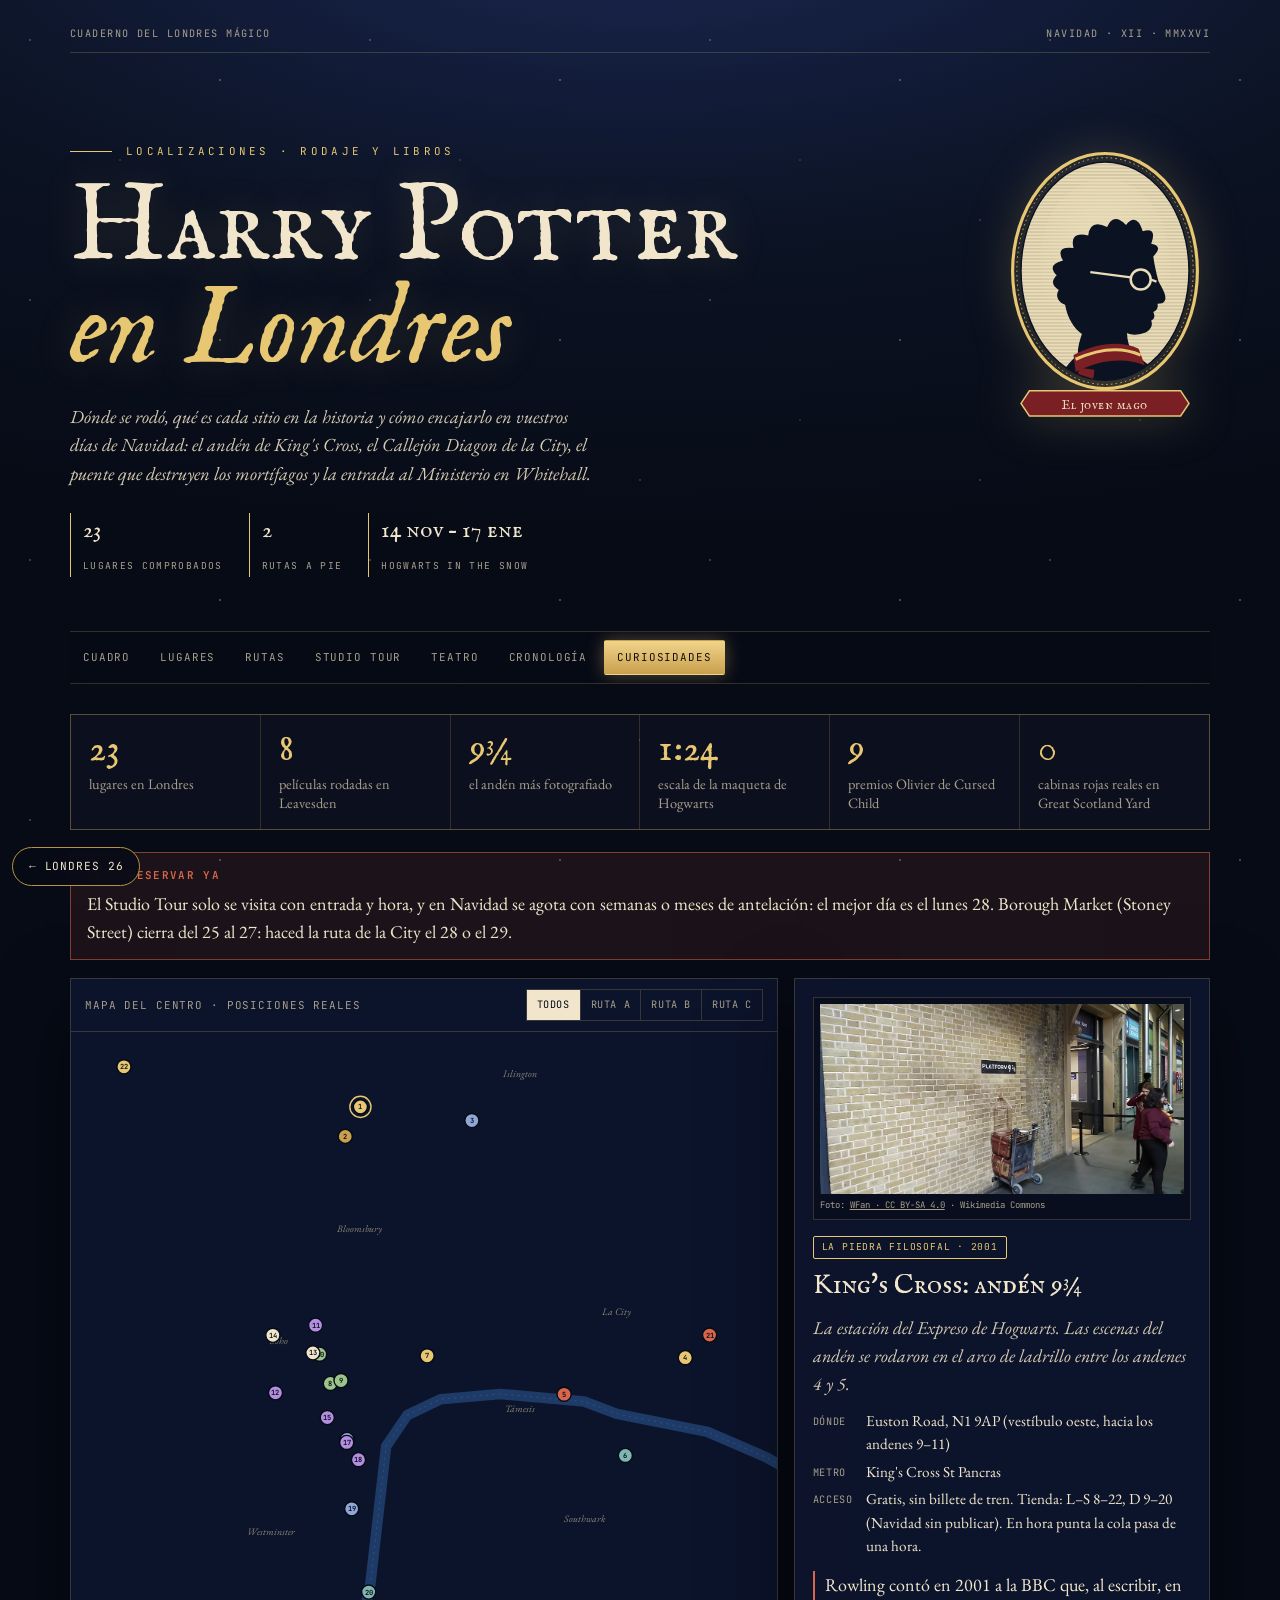
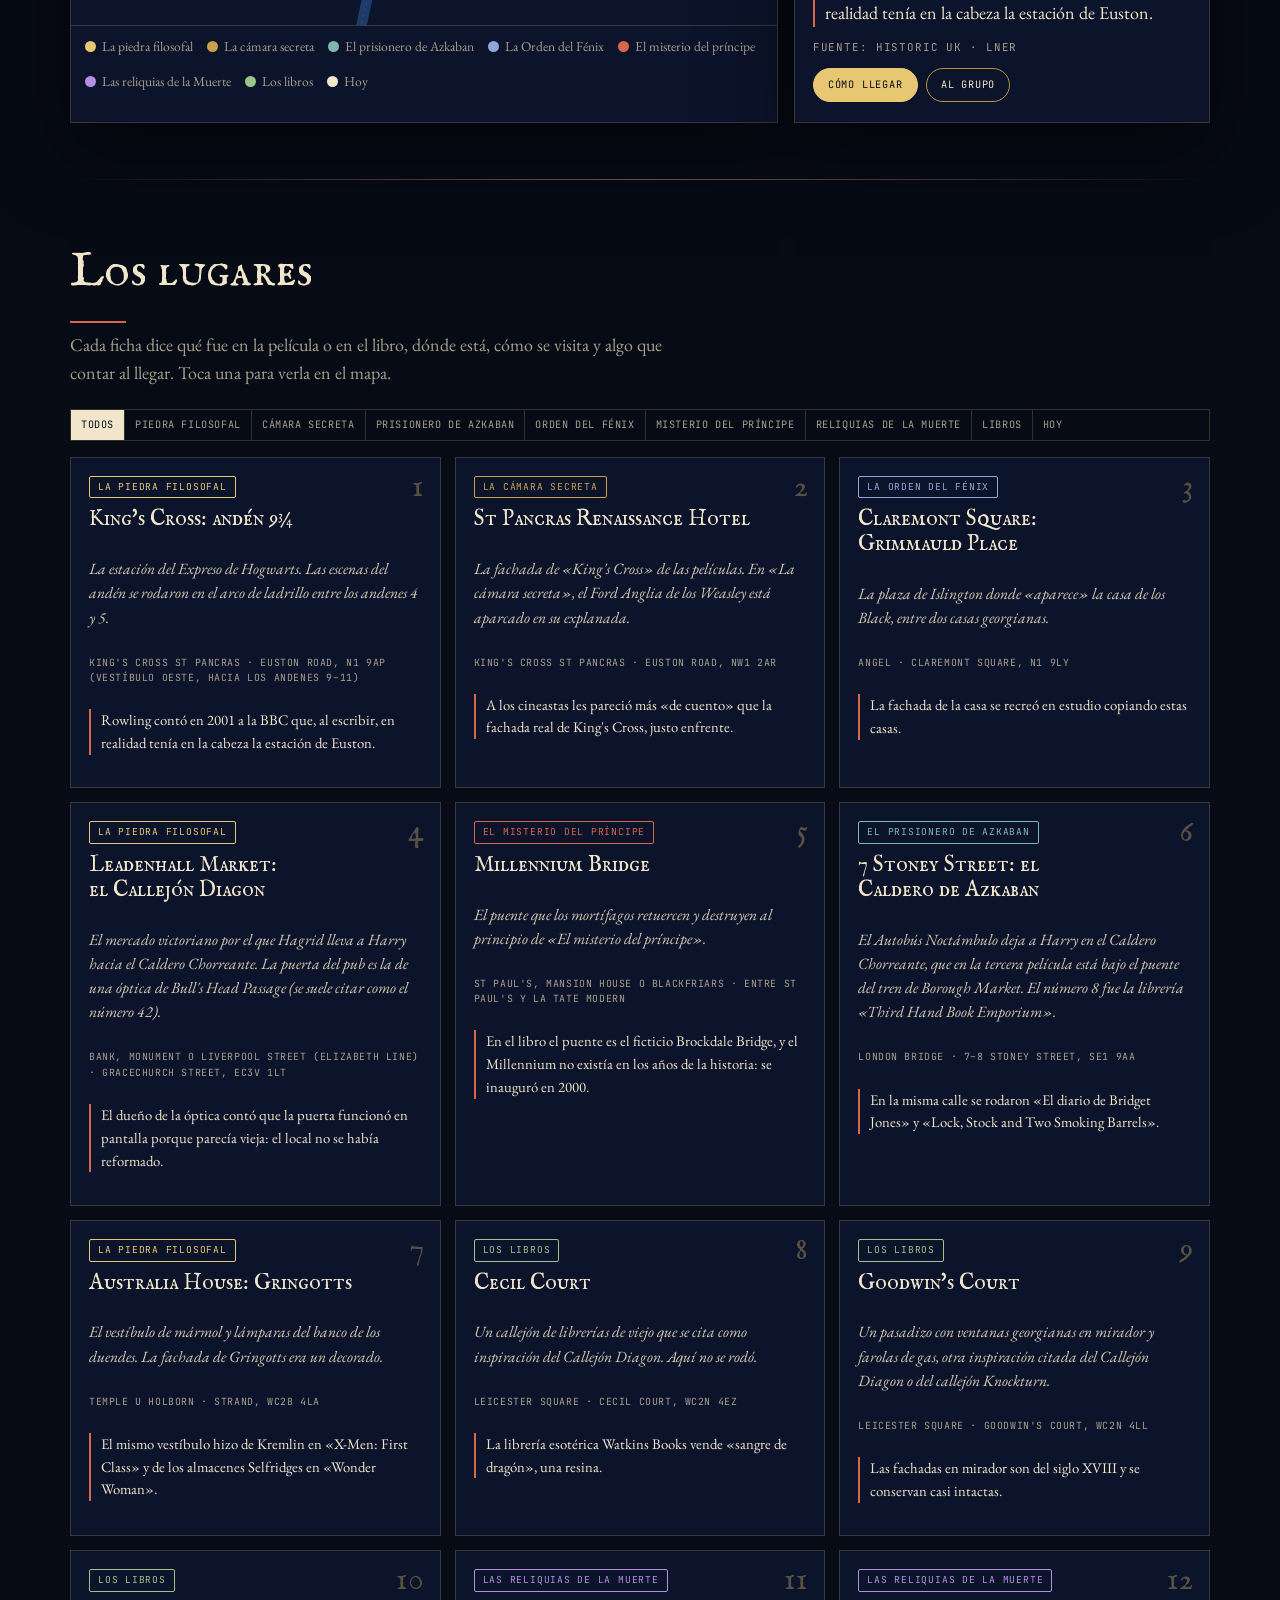
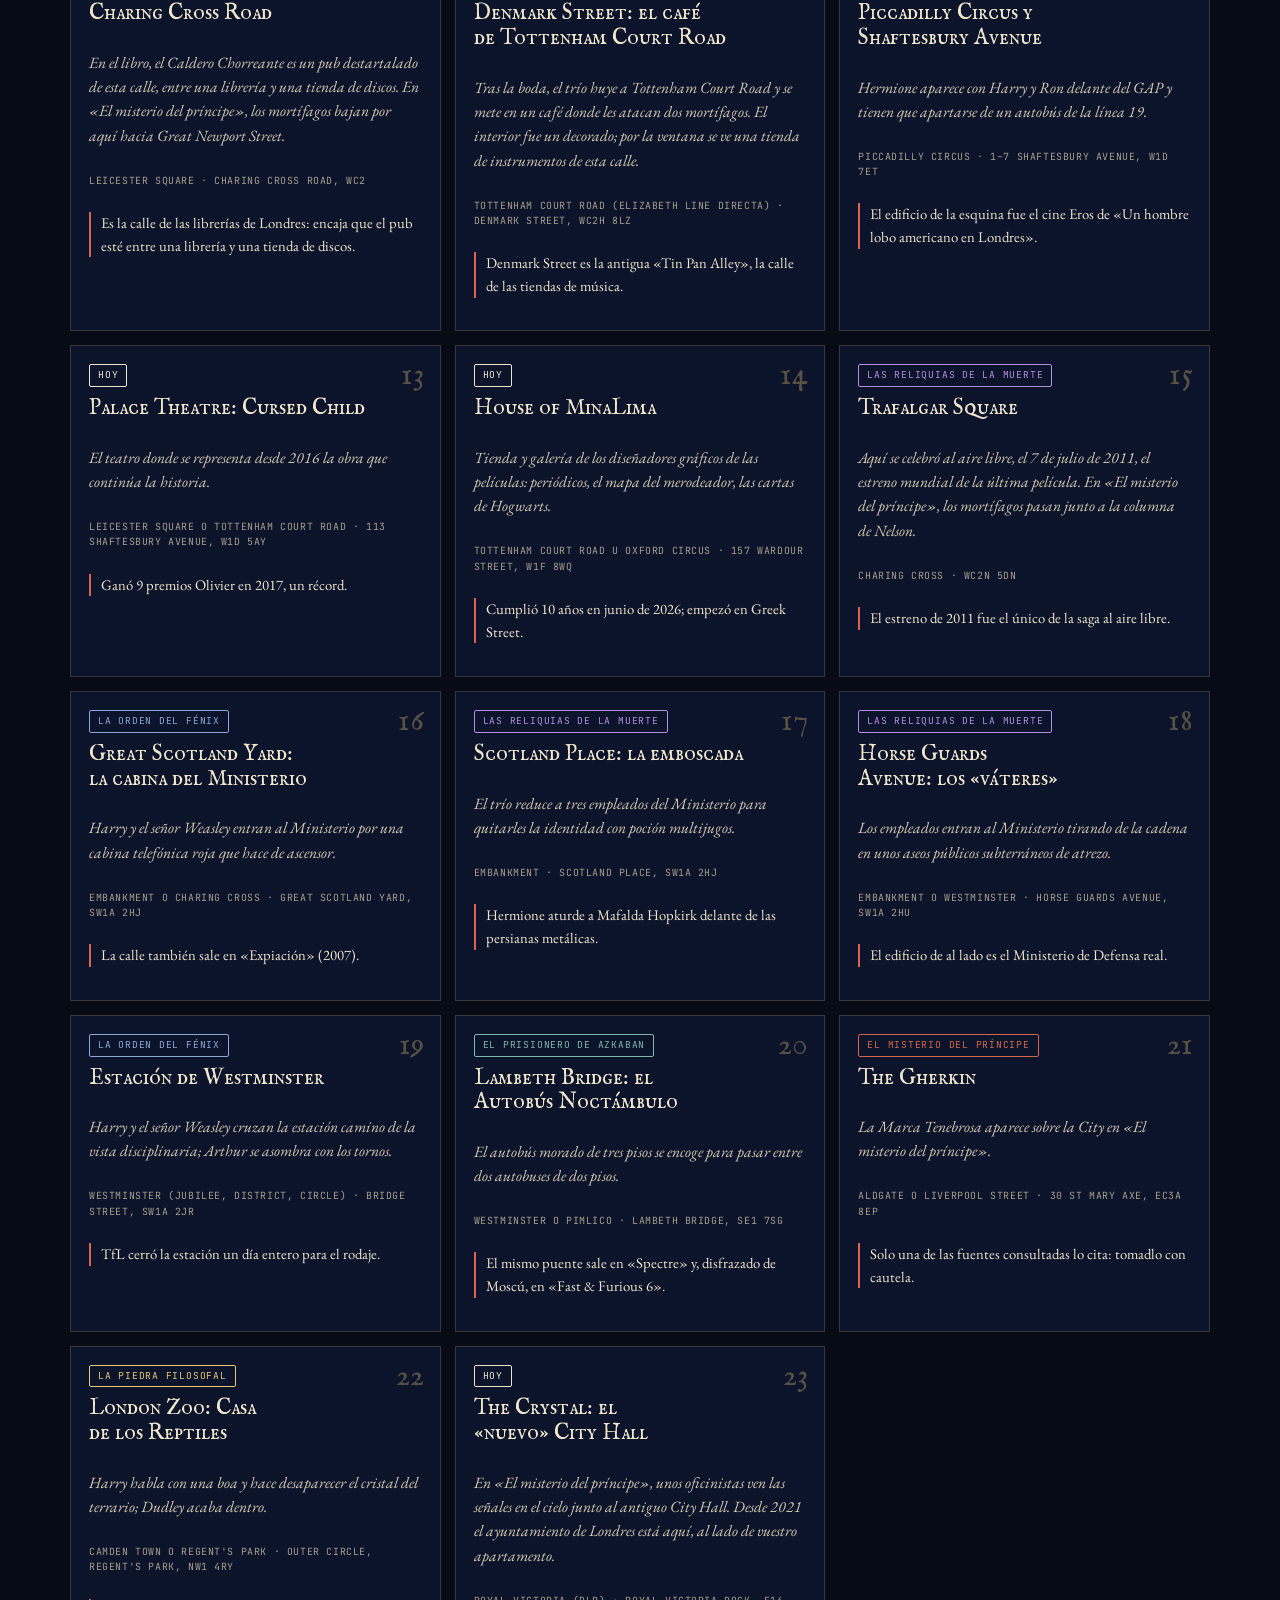
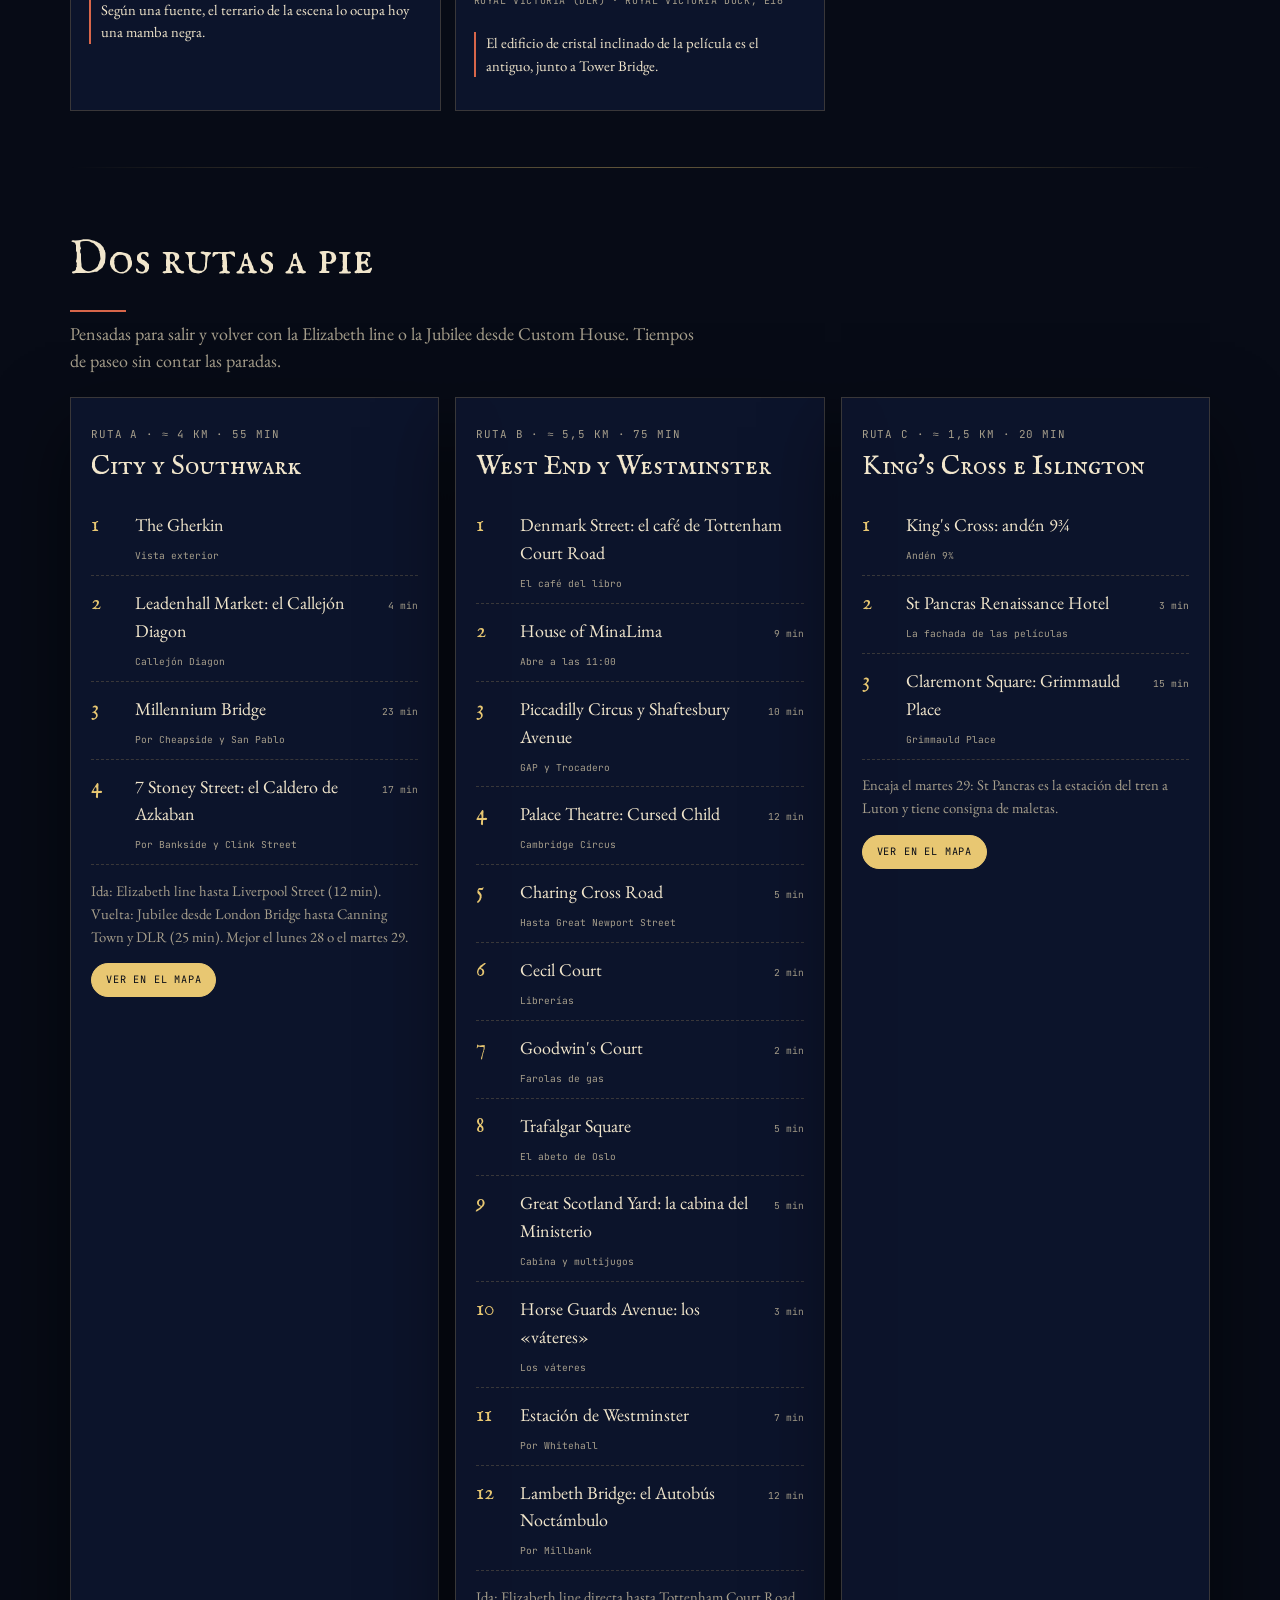
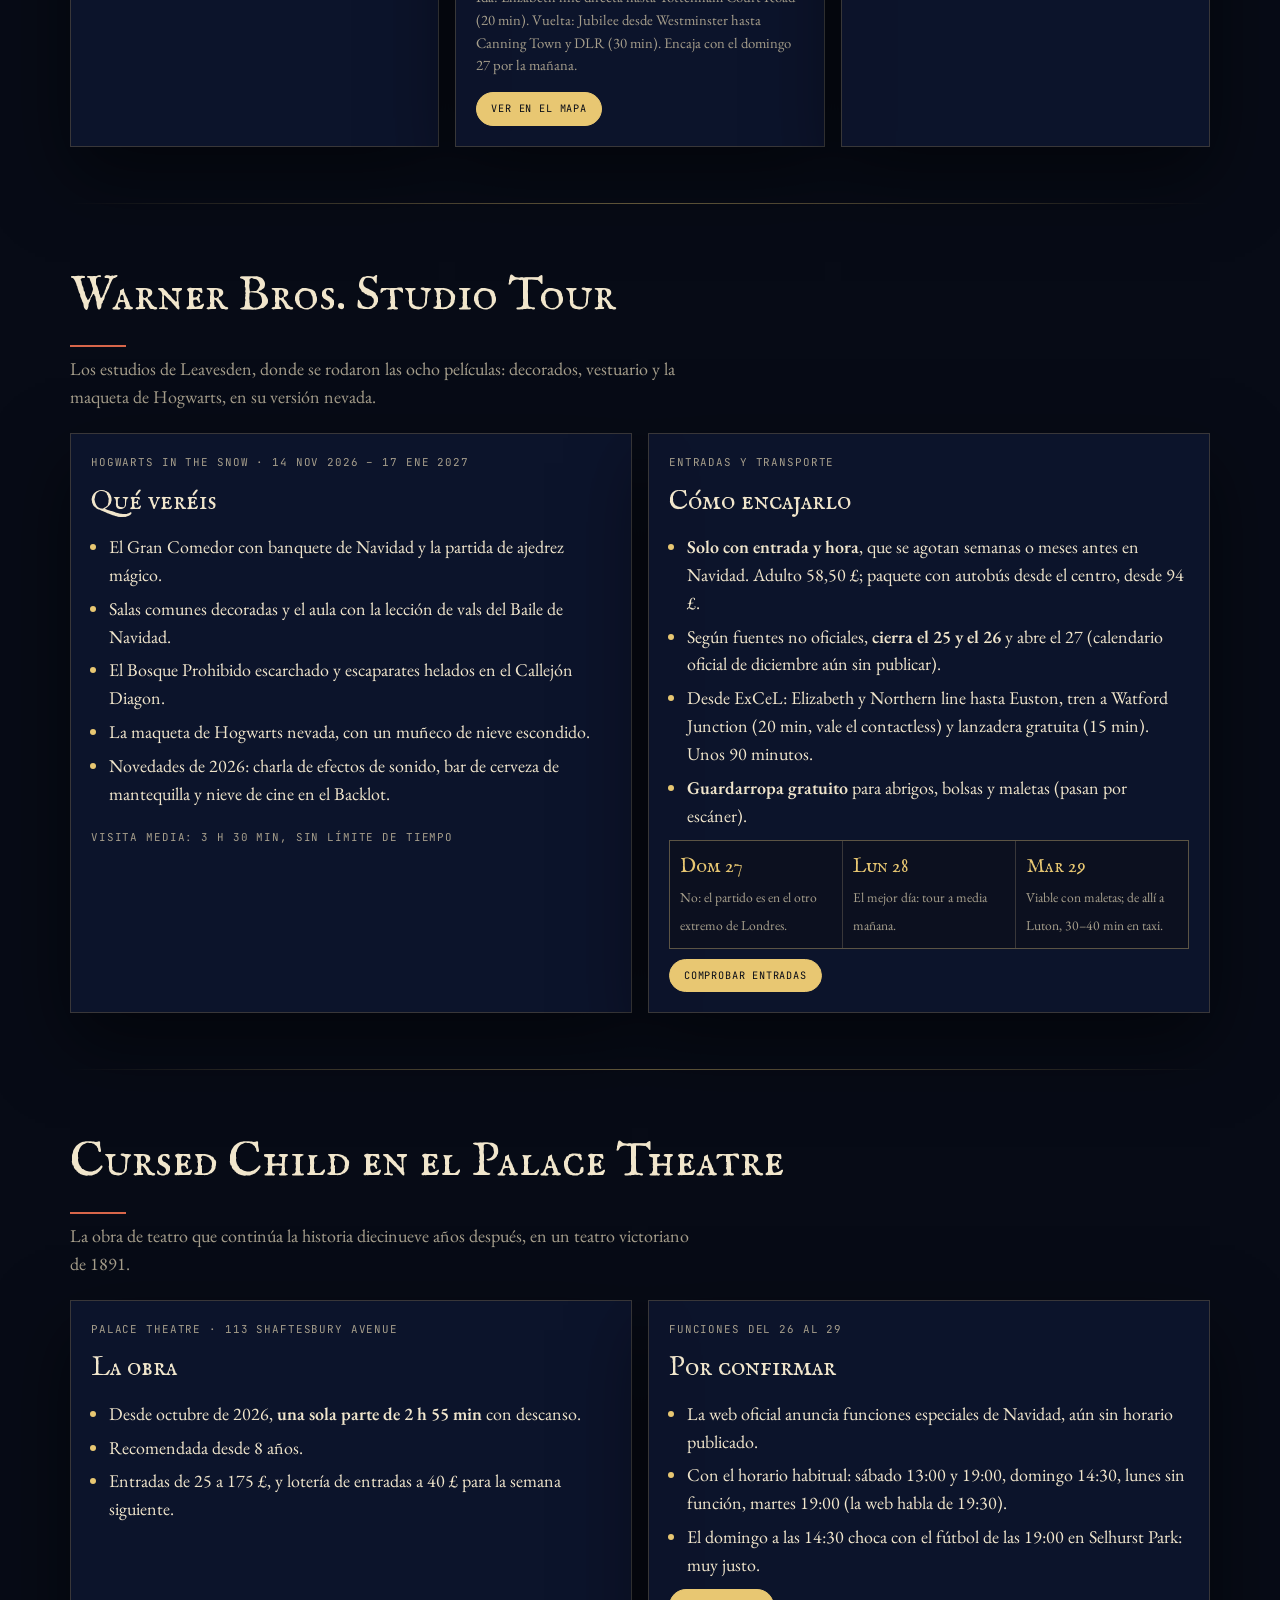
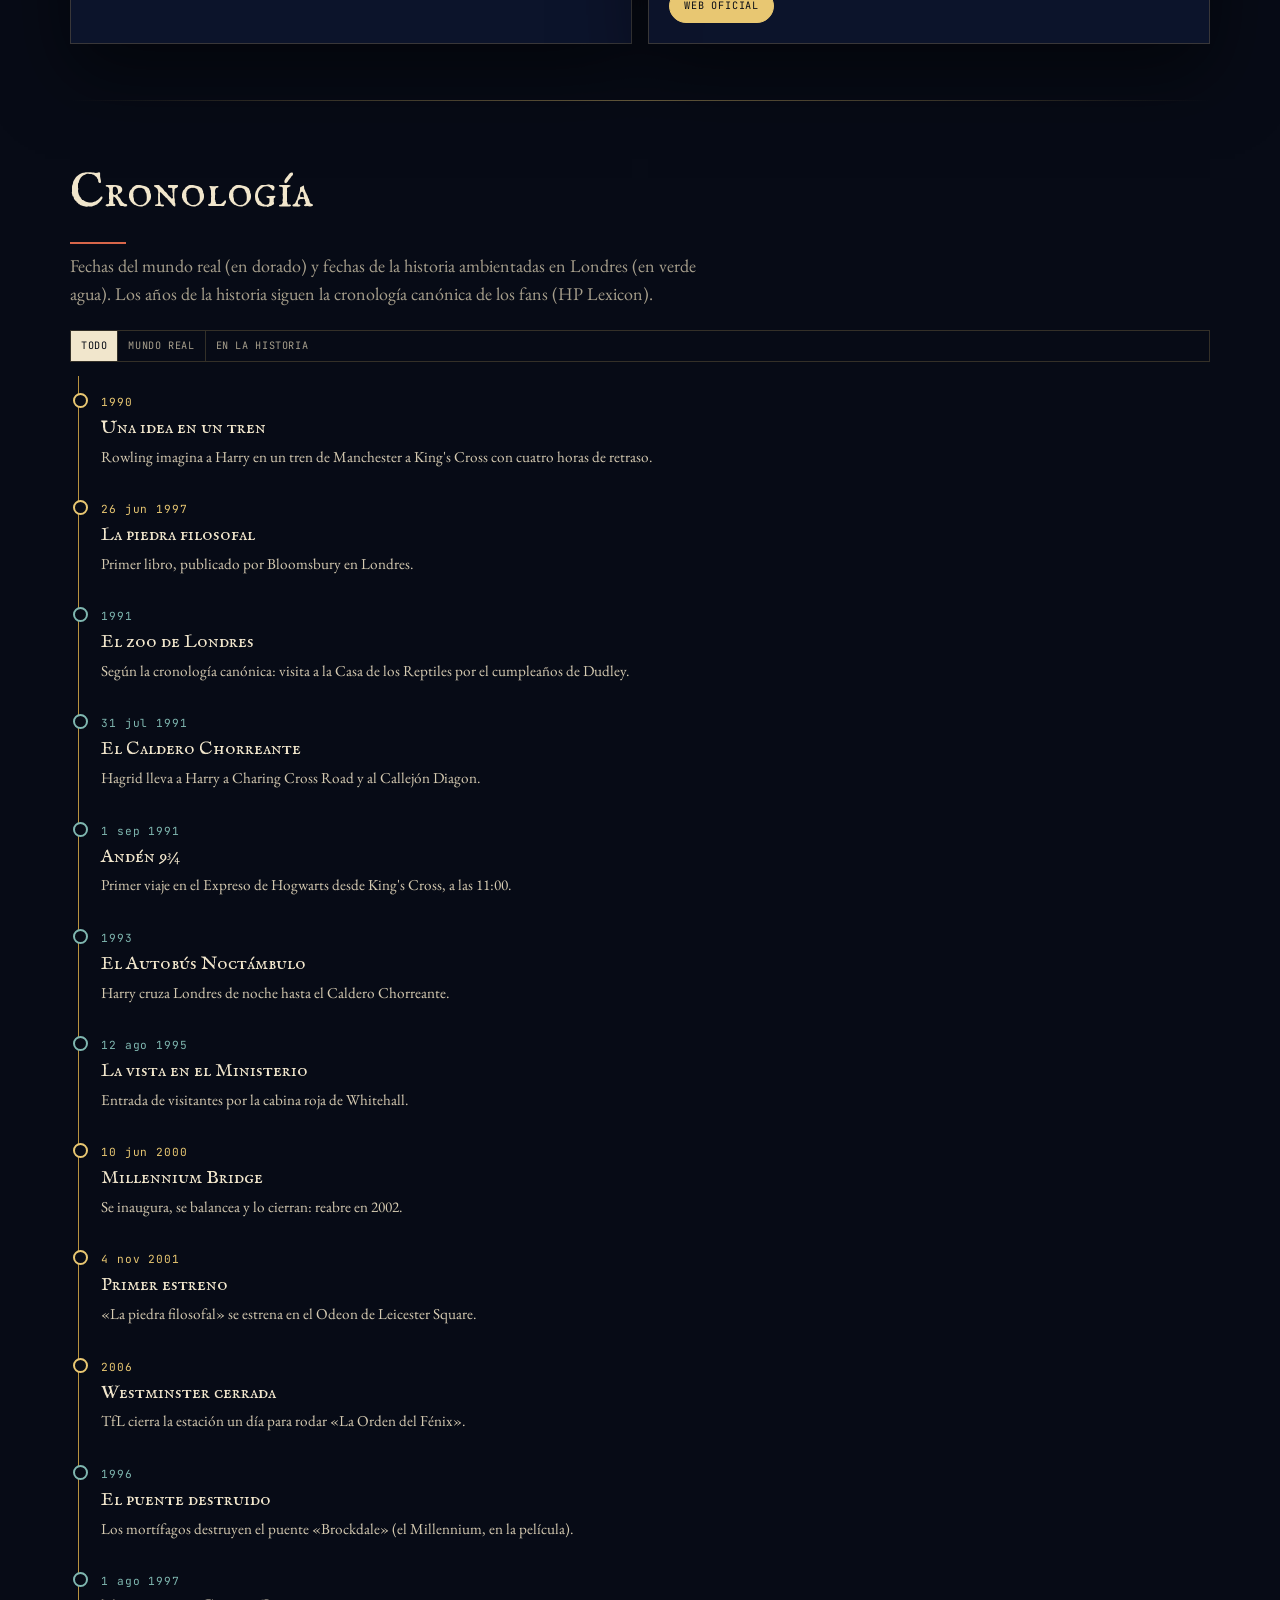
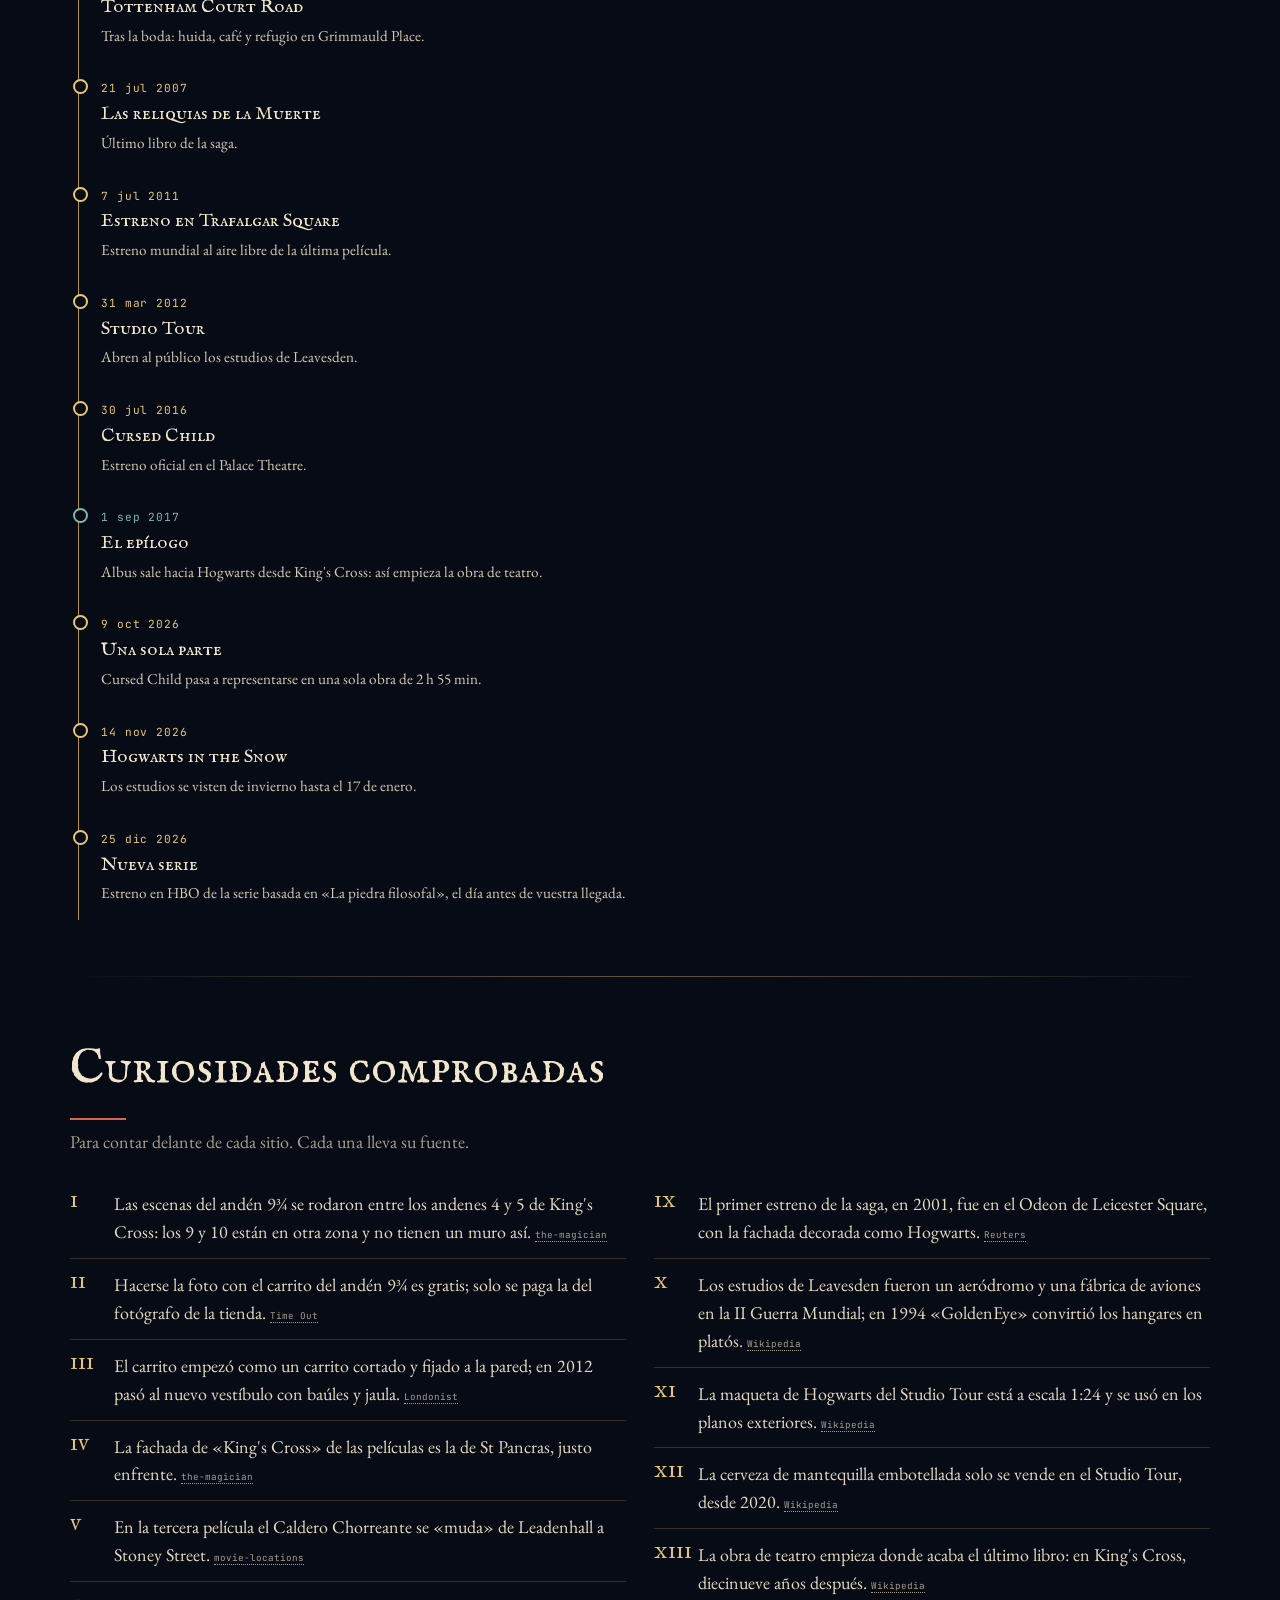
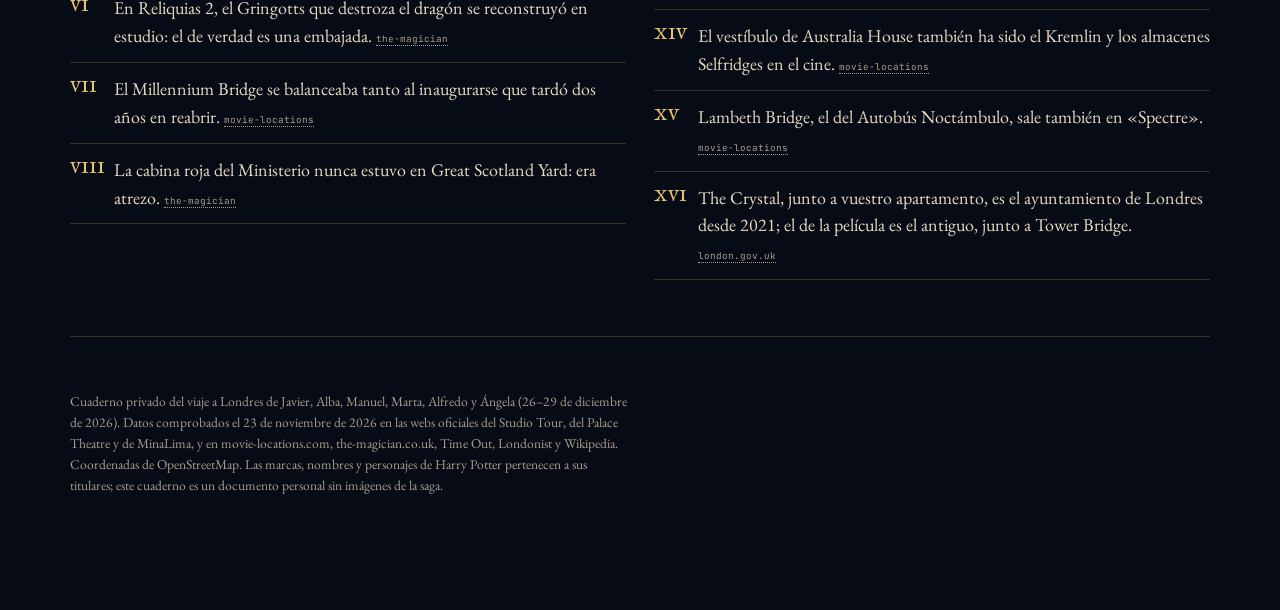
==== magia.html @ 666bfe64 "Add files via upload" ====
<!DOCTYPE html>
<html lang="es">
<head>
<meta charset="utf-8">
<meta name="viewport" content="width=device-width, initial-scale=1, viewport-fit=cover">
<title>El Londres mágico · Cuaderno de localizaciones</title>
<meta name="description" content="Harry Potter en Londres: localizaciones de rodaje y de los libros, rutas a pie, Studio Tour, cronología y curiosidades comprobadas">
<meta name="theme-color" content="#0B1222">
<link rel="icon" href="favicon.svg" type="image/svg+xml">
<link rel="stylesheet" href="fonts/fonts.css">
<style>
/* Cuaderno del Londres mágico: pergamino a la luz de las velas sobre azul de medianoche.
   Mismo concepto que el Expediente Whitechapel (cabecera de periódico, cuadro de mando, mapa + ficha,
   cinta temporal y secciones de consulta), con paleta y tipografía propias. Sin logos ni imágenes de la saga. */
:root{
  --night:#070B16; --night2:#0E1630; --panel:rgba(14,22,48,.82); --line:rgba(232,199,114,.2);
  --parch:#F1E6CC; --muted:#A79F8C; --gold:#E8C772; --gold2:#B8923F; --ember:#D8664A; --teal:#7FB7B0;
  --display:"IM Fell English SC","IM Fell English",Georgia,serif; --serif:"EB Garamond",Garamond,Georgia,serif; --mono:"JetBrains Mono",ui-monospace,Menlo,monospace;
  color-scheme:dark;
}
*{box-sizing:border-box} html,body{margin:0} html{-webkit-text-size-adjust:100%;scroll-padding-top:64px}
body{background:radial-gradient(ellipse 120% 70% at 50% -10%,#1A2752 0%,#0B1222 55%,#070B16 100%) fixed,#070B16;color:var(--parch);font-family:var(--serif);font-size:18px;line-height:1.55;-webkit-tap-highlight-color:rgba(232,199,114,.2)}
a{color:var(--gold)} :focus-visible{outline:2px solid var(--gold);outline-offset:2px}
h1,h2,h3{font-family:var(--display);font-weight:400;margin:0;text-wrap:balance}
button{font:inherit;color:inherit;touch-action:manipulation}
.wrap{max-width:1180px;margin:0 auto;padding:0 max(20px,env(safe-area-inset-right)) 0 max(20px,env(safe-area-inset-left))}
#stars{position:fixed;inset:0;z-index:-1;pointer-events:none;opacity:.5;background-image:radial-gradient(1.2px 1.2px at 30px 40px,#fff,transparent),radial-gradient(1px 1px at 120px 160px,#E8C772,transparent),radial-gradient(1.4px 1.4px at 220px 80px,#fff,transparent),radial-gradient(1px 1px at 300px 220px,#fff,transparent);background-size:340px 260px}
.back{position:fixed;left:max(12px,env(safe-area-inset-left));bottom:max(14px,env(safe-area-inset-bottom));z-index:40;display:inline-flex;align-items:center;gap:8px;padding:10px 16px;border-radius:999px;background:rgba(7,11,22,.88);border:1px solid var(--gold2);color:var(--parch);text-decoration:none;font-family:var(--mono);font-size:.7rem;letter-spacing:.08em;text-transform:uppercase;-webkit-backdrop-filter:blur(10px);backdrop-filter:blur(10px)}
/* Cabecera */
header.mast{padding:26px 0 0}
.mast-top{display:flex;justify-content:space-between;gap:12px;flex-wrap:wrap;border-bottom:1px solid var(--line);padding-bottom:10px;font-family:var(--mono);font-size:.64rem;letter-spacing:.14em;text-transform:uppercase;color:var(--muted)}
.hero{padding:clamp(46px,10vh,110px) 0 clamp(30px,6vh,70px);position:relative}
.eyebrow{font-family:var(--mono);font-size:.68rem;letter-spacing:.3em;text-transform:uppercase;color:var(--gold);display:flex;align-items:center;gap:14px}
.eyebrow::before{content:"";width:42px;height:1px;background:var(--gold)}
.hero h1{font-size:clamp(3rem,10vw,7rem);line-height:.92;margin:18px 0;color:var(--parch);text-shadow:0 0 40px rgba(232,199,114,.18)}
.hero h1 span{display:block;color:var(--gold);font-family:"IM Fell English",Georgia,serif;font-style:italic}
.hero .sub{font-style:italic;color:#D6CBB2;max-width:58ch;font-size:1.15rem;margin:0}
.hero-meta{display:flex;gap:26px;flex-wrap:wrap;margin-top:26px}
.hero-meta div{border-left:1px solid var(--gold);padding-left:12px}
.hero-meta b{display:block;font-family:var(--display);font-weight:400;font-size:1.45rem}
.hero-meta span{font-family:var(--mono);font-size:.6rem;letter-spacing:.14em;text-transform:uppercase;color:var(--muted)}
.hero-cameo{float:right;width:min(40vw,210px);margin:0 0 10px 16px;filter:drop-shadow(0 0 24px rgba(232,199,114,.25))}.hero-cameo svg{display:block;width:100%;height:auto}
nav.tabs{display:flex;gap:4px;overflow-x:auto;scrollbar-width:none;position:sticky;top:0;z-index:20;background:rgba(7,11,22,.8);-webkit-backdrop-filter:blur(14px);backdrop-filter:blur(14px);border-top:1px solid var(--line);border-bottom:1px solid var(--line);padding:8px 0;padding-top:max(8px,env(safe-area-inset-top))}
nav.tabs::-webkit-scrollbar{display:none}
nav.tabs a{flex:none;font-family:var(--mono);font-size:.68rem;letter-spacing:.08em;text-transform:uppercase;color:var(--muted);text-decoration:none;padding:8px 12px;border:1px solid transparent;border-radius:2px}
nav.tabs a.on{color:#14100A;background:linear-gradient(180deg,#F0D48A,#C9A04E);box-shadow:0 0 18px rgba(232,199,114,.35)}
section{padding:56px 0;position:relative}
section+section::before{content:"";position:absolute;top:0;left:0;right:0;height:1px;background:linear-gradient(90deg,transparent,var(--line) 20%,rgba(232,199,114,.4) 50%,var(--line) 80%,transparent)}
.sec-head{margin-bottom:22px}
.sec-head h2{font-size:clamp(2rem,4.4vw,3rem)}
.sec-head h2::after{content:"";display:block;width:56px;height:2px;background:var(--ember);margin-top:12px}
.sec-head p{margin:8px 0 0;color:var(--muted);max-width:70ch}
/* KPIs */
.kpis{display:grid;grid-template-columns:repeat(6,1fr);gap:1px;background:var(--line);border:1px solid var(--line);margin:8px 0 22px}
.kpi{background:rgba(9,14,30,.92);padding:16px 18px}
.kpi b{display:block;font-family:var(--display);font-size:2.4rem;line-height:1;color:var(--gold);font-weight:400}
.kpi span{font-size:.9rem;color:var(--muted);line-height:1.3;display:block;margin-top:6px}
@media(max-width:900px){.kpis{grid-template-columns:repeat(3,1fr)}} @media(max-width:480px){.kpis{grid-template-columns:repeat(2,1fr)}}
.alert{border:1px solid rgba(216,102,74,.55);background:rgba(216,102,74,.1);padding:14px 16px;margin:0 0 18px;display:flex;flex-direction:column;gap:6px}
.alert b{font-family:var(--mono);font-size:.68rem;letter-spacing:.12em;text-transform:uppercase;color:var(--ember)}
/* Panel, mapa y ficha */
.panel{background:var(--panel);border:1px solid var(--line);box-shadow:0 30px 70px rgba(0,0,0,.5)}
.panel-h{display:flex;justify-content:space-between;align-items:center;gap:10px;flex-wrap:wrap;padding:10px 14px;border-bottom:1px solid var(--line)}
.mono{font-family:var(--mono);font-size:.68rem;letter-spacing:.08em;text-transform:uppercase;color:var(--muted)}
.cockpit{display:grid;grid-template-columns:minmax(0,1.7fr) minmax(0,1fr);gap:16px}
@media(max-width:960px){.cockpit{grid-template-columns:1fr}}
.seg{display:flex;flex-wrap:wrap;gap:0;border:1px solid var(--line)}
.seg button{font-family:var(--mono);font-size:.64rem;letter-spacing:.06em;text-transform:uppercase;background:transparent;color:var(--muted);border:0;padding:7px 10px;cursor:pointer}
.seg button+button{border-left:1px solid var(--line)}
.seg button.on{background:var(--parch);color:var(--night)}
#map{display:block;width:100%;height:auto;touch-action:manipulation}
#map .river{fill:none;stroke:#1E3A66;stroke-width:15;stroke-linecap:round;stroke-linejoin:round}
#map .river2{fill:none;stroke:#3C6AA8;stroke-width:1;stroke-dasharray:3 6;opacity:.7}
#map .lbl{font-family:var(--serif);font-style:italic;fill:#8C8676;font-size:14px}
#map .pin{cursor:pointer}
#map .pin circle.dot{stroke:#070B16;stroke-width:2}
#map .pin text{font-family:var(--mono);font-size:10px;fill:#070B16;font-weight:600;pointer-events:none}
#map .pin circle.halo{opacity:0;fill:none;stroke:var(--gold);stroke-width:2}
#map .pin.sel circle.halo{opacity:1}
#map .route{fill:none;stroke:var(--gold);stroke-width:2;stroke-dasharray:6 5;opacity:.75}
.legend{display:flex;gap:14px;flex-wrap:wrap;padding:10px 14px;border-top:1px solid var(--line);font-size:.85rem;color:var(--muted)}
.legend i{display:inline-block;width:11px;height:11px;border-radius:50%;margin-right:6px;vertical-align:-1px}
.dossier{padding:18px 18px 20px;display:flex;flex-direction:column;gap:12px}
.dossier h3{font-size:1.75rem;line-height:1.1}
.dossier dl{display:grid;grid-template-columns:auto 1fr;gap:4px 14px;margin:0;font-size:.95rem}
.dossier dt{font-family:var(--mono);font-size:.64rem;letter-spacing:.06em;text-transform:uppercase;color:var(--muted);padding-top:4px}
.dossier dd{margin:0}
.dossier p{margin:0}
.tag{font-family:var(--mono);font-size:.6rem;letter-spacing:.08em;text-transform:uppercase;padding:3px 8px;border:1px solid currentColor;border-radius:2px;display:inline-block;align-self:flex-start}
.btns{display:flex;gap:8px;flex-wrap:wrap}
.btn{display:inline-flex;align-items:center;gap:6px;padding:8px 14px;border:1px solid var(--gold2);border-radius:999px;color:var(--parch);text-decoration:none;font-family:var(--mono);font-size:.64rem;letter-spacing:.08em;text-transform:uppercase;background:transparent;cursor:pointer}
.btn.pri{background:var(--gold);color:var(--night);border-color:var(--gold)}
.warnline{color:#E9A48F;font-size:.92rem}
/* Fichas */
.cards{display:grid;grid-template-columns:repeat(auto-fill,minmax(280px,1fr));gap:14px}
.card{background:var(--panel);border:1px solid var(--line);padding:18px;display:flex;flex-direction:column;gap:9px;cursor:pointer;position:relative}
.card:hover{border-color:rgba(232,199,114,.5)}
.card .n{position:absolute;top:14px;right:16px;font-family:var(--display);font-size:2rem;color:rgba(232,199,114,.35);line-height:1}
.card h3{font-size:1.35rem;line-height:1.15;padding-right:40px}
.card .what{font-style:italic;color:#D6CBB2;font-size:.98rem}
.card .meta{font-family:var(--mono);font-size:.62rem;letter-spacing:.06em;text-transform:uppercase;color:var(--muted)}
.card .cur{font-size:.92rem;color:var(--parch);border-left:2px solid var(--ember);padding-left:10px}
.filters{margin-bottom:16px}
/* Rutas */
.routes{display:grid;grid-template-columns:repeat(auto-fit,minmax(300px,1fr));gap:16px}
.route-c{padding:20px}
.route-c h3{font-size:1.7rem}
.route-c ol{margin:12px 0;padding-left:0;list-style:none;counter-reset:r;display:flex;flex-direction:column;gap:2px}
.route-c li{counter-increment:r;display:grid;grid-template-columns:34px 1fr auto;gap:10px;align-items:baseline;padding:8px 0;border-bottom:1px dashed var(--line)}
.route-c li::before{content:counter(r);font-family:var(--display);font-size:1.4rem;color:var(--gold)}
.route-c li small{font-family:var(--mono);font-size:.6rem;color:var(--muted);white-space:nowrap}
.route-c .how{font-size:.92rem;color:var(--muted)}
/* Studio y teatro */
.two{display:grid;grid-template-columns:repeat(auto-fit,minmax(300px,1fr));gap:16px}
.info{padding:20px;display:flex;flex-direction:column;gap:10px}
.info h3{font-size:1.7rem}
.info ul{margin:0;padding-left:18px;display:flex;flex-direction:column;gap:6px}
.info li::marker{color:var(--gold)}
.days{display:grid;grid-template-columns:repeat(3,1fr);gap:1px;background:var(--line);border:1px solid var(--line)}
.days div{background:rgba(9,14,30,.92);padding:10px}
.days b{display:block;font-family:var(--display);font-size:1.25rem;color:var(--gold);font-weight:400}
.days span{font-size:.85rem;color:var(--muted)}
/* Cronología */
.tlf{margin-bottom:14px}
.tl{list-style:none;margin:0;padding:0;border-left:1px solid var(--gold2);margin-left:8px}
.tl li{position:relative;padding:10px 0 14px 22px}
.tl li::before{content:"";position:absolute;left:-6px;top:17px;width:11px;height:11px;border-radius:50%;background:var(--night);border:2px solid var(--gold)}
.tl li.story::before{border-color:var(--teal)}
.tl .y{font-family:var(--mono);font-size:.7rem;letter-spacing:.08em;color:var(--gold)}
.tl li.story .y{color:var(--teal)}
.tl b{display:block;font-family:var(--display);font-weight:400;font-size:1.2rem}
.tl p{margin:2px 0 0;color:#D6CBB2;font-size:.95rem}
/* Curiosidades */
.curios{columns:2 320px;column-gap:28px;margin:0;padding:0;list-style:none;counter-reset:c}
.curios li{counter-increment:c;break-inside:avoid;padding:12px 0 12px 44px;border-bottom:1px solid var(--line);position:relative;color:#E5DAC0}
.curios li::before{content:counter(c,upper-roman);position:absolute;left:0;top:12px;font-family:var(--display);color:var(--gold);font-size:1.05rem}
.curios a{font-family:var(--mono);font-size:.58rem;color:var(--muted);text-decoration:none;border-bottom:1px dotted var(--muted)}
.foot{padding:40px 0 100px;color:var(--muted);font-size:.85rem;border-top:1px solid var(--line)}
.foot p{max-width:80ch}
@media (prefers-reduced-motion: reduce){*{scroll-behavior:auto!important;transition:none!important}}
.dphoto{margin:0 0 4px;border:1px solid var(--line);padding:6px;background:rgba(9,14,30,.9)}.dphoto img{display:block;width:100%;height:190px;object-fit:cover}.dphoto figcaption{font-family:var(--mono);font-size:.56rem;color:var(--muted);margin-top:5px}.dphoto a{color:inherit}
</style>
</head>
<body>
<div id="stars" aria-hidden="true"></div>
<a class="back" href="index.html#expedientes" aria-label="Volver a la app del viaje">← Londres 26</a>
<div class="wrap">
<header class="mast">
  <div class="mast-top"><span>Cuaderno del Londres mágico</span><span>Navidad · XII · MMXXVI</span></div>
  <div class="hero">
    <div class="hero-cameo" id="heroCameo"></div><div class="eyebrow">Localizaciones · rodaje y libros</div>
    <h1>Harry Potter<span>en Londres</span></h1>
    <p class="sub">Dónde se rodó, qué es cada sitio en la historia y cómo encajarlo en vuestros días de Navidad: el andén de King's Cross, el Callejón Diagon de la City, el puente que destruyen los mortífagos y la entrada al Ministerio en Whitehall.</p>
    <div class="hero-meta"><div><b>23</b><span>lugares comprobados</span></div><div><b>2</b><span>rutas a pie</span></div><div><b>14 nov – 17 ene</b><span>Hogwarts in the Snow</span></div></div>
    
  </div>
</header>
<nav class="tabs" aria-label="Secciones">
  <a href="#cuadro" class="on">Cuadro</a><a href="#lugares">Lugares</a><a href="#rutas">Rutas</a><a href="#studio">Studio Tour</a><a href="#teatro">Teatro</a><a href="#crono">Cronología</a><a href="#curios">Curiosidades</a>
</nav>

<section id="cuadro" style="padding-top:22px">
  <div class="kpis" id="kpis"></div>
  <div class="alert"><b>Para reservar ya</b><span>El Studio Tour solo se visita con entrada y hora, y en Navidad se agota con semanas o meses de antelación: el mejor día es el lunes 28. Borough Market (Stoney Street) cierra del 25 al 27: haced la ruta de la City el 28 o el 29.</span></div>
  <div class="cockpit">
    <div class="panel">
      <div class="panel-h"><span class="mono">Mapa del centro · posiciones reales</span><div class="seg" id="mapFilter"></div></div>
      <svg id="map" viewBox="0 0 1000 640" role="img" aria-label="Mapa del centro de Londres con las localizaciones"></svg>
      <div class="legend" id="legend"></div>
    </div>
    <div class="panel"><div class="dossier" id="dossier"></div></div>
  </div>
</section>

<section id="lugares">
  <div class="sec-head"><h2>Los lugares</h2><p>Cada ficha dice qué fue en la película o en el libro, dónde está, cómo se visita y algo que contar al llegar. Toca una para verla en el mapa.</p></div>
  <div class="seg filters" id="cardFilter"></div>
  <div class="cards" id="cards"></div>
</section>

<section id="rutas">
  <div class="sec-head"><h2>Dos rutas a pie</h2><p>Pensadas para salir y volver con la Elizabeth line o la Jubilee desde Custom House. Tiempos de paseo sin contar las paradas.</p></div>
  <div class="routes" id="routes"></div>
</section>

<section id="studio">
  <div class="sec-head"><h2>Warner Bros. Studio Tour</h2><p>Los estudios de Leavesden, donde se rodaron las ocho películas: decorados, vestuario y la maqueta de Hogwarts, en su versión nevada.</p></div>
  <div class="two" id="studioBox"></div>
</section>

<section id="teatro">
  <div class="sec-head"><h2>Cursed Child en el Palace Theatre</h2><p>La obra de teatro que continúa la historia diecinueve años después, en un teatro victoriano de 1891.</p></div>
  <div class="two" id="theatreBox"></div>
</section>

<section id="crono">
  <div class="sec-head"><h2>Cronología</h2><p>Fechas del mundo real (en dorado) y fechas de la historia ambientadas en Londres (en verde agua). Los años de la historia siguen la cronología canónica de los fans (HP Lexicon).</p></div>
  <div class="seg tlf" id="tlFilter"></div>
  <ul class="tl" id="timeline"></ul>
</section>

<section id="curios">
  <div class="sec-head"><h2>Curiosidades comprobadas</h2><p>Para contar delante de cada sitio. Cada una lleva su fuente.</p></div>
  <ol class="curios" id="curiosList"></ol>
</section>

<footer class="foot">
  <p>Cuaderno privado del viaje a Londres de Javier, Alba, Manuel, Marta, Alfredo y Ángela (26–29 de diciembre de 2026). Datos comprobados el 23 de noviembre de 2026 en las webs oficiales del Studio Tour, del Palace Theatre y de MinaLima, y en movie-locations.com, the-magician.co.uk, Time Out, Londonist y Wikipedia. Coordenadas de OpenStreetMap. Las marcas, nombres y personajes de Harry Potter pertenecen a sus titulares; este cuaderno es un documento personal sin imágenes de la saga.</p>
</footer>
</div>

<script>
(function(){
"use strict";
/* =========================================================
   Camafeos en perfil (dibujos propios, estilo silueta victoriana grabada):
   Scrooge con su gorro de dormir, Jack con chistera y el cuello de la capa subido,
   y un joven mago con gafas redondas y bufanda. No son ilustraciones oficiales de ninguna obra.
   ========================================================= */
const CAMEO={
  scrooge:{t:"Ebenezer Scrooge",s:"Londres · 1843",
    d:"M36 250 C44 228 54 210 66 198 C64 190 62 182 60 174 C54 170 50 162 52 154 C46 150 44 142 48 136 C46 128 50 120 56 116 C50 112 44 106 38 104 C32 102 28 100 24 96 C34 80 46 62 62 48 C76 36 92 30 104 32 C116 36 124 50 126 66 C128 76 130 86 128 94 C132 98 134 104 132 108 C138 116 146 126 154 138 C158 144 156 148 150 148 C146 148 143 147 140 146 C140 150 138 152 135 153 C137 155 137 157 134 158 C132 159 132 161 135 163 C141 167 147 173 150 180 C152 186 148 188 142 187 C134 186 126 188 120 192 C118 198 118 204 122 210 C132 220 144 234 152 250 Z",
    extra:'<path d="M58 150 C64 156 66 164 64 172 M54 158 C56 164 56 170 54 176" stroke="var(--cm-bg)" stroke-width="1.3" fill="none" opacity=".7"/>'+
      '<path d="M128 94 C110 88 86 94 64 110 C58 114 54 118 52 122" stroke="var(--cm-bg)" stroke-width="1.6" fill="none" opacity=".8"/><path d="M118 56 C96 52 70 64 44 90" stroke="var(--cm-bg)" stroke-width="1" fill="none" opacity=".45"/>'+
      '<path d="M124 196 C112 206 104 216 100 226" stroke="var(--cm-bg)" stroke-width="1.2" fill="none" opacity=".55"/>'+
      '<circle cx="22" cy="98" r="9" fill="var(--cm-ink)"/><path d="M16 102 l-5 7 M21 107 l-1 8 M27 105 l4 7" stroke="var(--cm-ink)" stroke-width="2.2" stroke-linecap="round"/>'},
  jack:{t:"Jack el Destripador",s:"Whitechapel · 1888",
    d:"M24 250 C30 226 40 208 56 196 C64 190 70 182 72 172 C66 164 62 152 62 140 C62 126 64 116 66 108 L42 106 C36 105 35 99 41 98 L68 95 L71 30 C71 24 75 22 81 22 L123 22 C129 22 133 24 133 30 L131 95 L156 98 C162 99 162 105 156 106 L130 108 C133 112 135 116 134 120 C133 122 134 124 137 126 C141 131 147 137 151 141 C152 144 149 146 145 146 L140 146 L140 152 L150 148 L157 141 C162 160 166 190 172 214 C180 230 184 240 186 250 Z",
    extra:'<path d="M71 80 L132 82" stroke="var(--cm-accent)" stroke-width="5"/>'+
      '<path d="M140 150 C150 168 158 196 166 226 M112 176 C116 196 120 214 118 240" stroke="var(--cm-bg)" stroke-width="1.2" fill="none" opacity=".45"/>'+
      '<path d="M60 196 C78 204 96 204 112 196" stroke="var(--cm-bg)" stroke-width="1.2" fill="none" opacity=".45"/>'},
  wizard:{t:"El joven mago",s:"King's Cross · andén 9¾",
    d:"M40 250 C46 232 56 216 68 206 C68 198 70 192 72 186 C64 180 58 170 56 158 C50 156 46 150 50 144 Q40 138 48 130 Q38 120 54 116 Q46 102 64 104 Q60 88 78 92 Q80 76 96 84 Q102 70 114 82 Q124 70 130 88 Q144 84 138 100 Q150 102 140 112 C141 120 143 128 145 136 C149 143 153 150 151 154 C150 157 146 157 144 157 C145 161 143 164 140 165 C142 169 141 172 138 173 C140 178 137 183 131 185 C125 187 119 187 115 185 C115 192 117 198 120 204 C134 212 150 228 158 250 Z",
    extra:'<circle cx="128" cy="134" r="9.5" fill="none" stroke="var(--cm-bg)" stroke-width="2.4"/><path d="M118.5 132 L80 127" stroke="var(--cm-bg)" stroke-width="2.2"/><path d="M137.5 134 L143 136" stroke="var(--cm-bg)" stroke-width="2.2"/>'+
      '<path d="M64 206 C86 194 110 192 126 200 L132 216 C114 208 90 210 66 222 Z" fill="var(--cm-accent)"/>'+
      '<path d="M70 218 L60 250 L80 250 L84 220 Z" fill="var(--cm-accent)"/>'+
      '<path d="M66 210 C88 200 110 198 128 206" stroke="var(--cm-gold)" stroke-width="3" fill="none"/><path d="M64 232 L82 230 M62 242 L80 240" stroke="var(--cm-gold)" stroke-width="3.4"/>'}
};
let cameoN=0;
function cameo(kind,o){
  o=o||{}; const c=CAMEO[kind]; if(!c) return ""; const id="cm"+(++cameoN);
  const ink=o.ink||"#2B1B12", bg=o.bg||"#F3E6C8", gold=o.gold||"#B0852F", acc=o.accent||"#8E1B1B", line=o.line||"#B79C6E";
  return '<svg class="cameo '+(o.cls||"")+'" viewBox="0 0 200 270" role="img" aria-label="'+c.t+', silueta de perfil" style="--cm-ink:'+ink+';--cm-bg:'+bg+';--cm-gold:'+gold+';--cm-accent:'+acc+'">'+
    '<defs><clipPath id="'+id+'c"><ellipse cx="100" cy="122" rx="80" ry="104"/></clipPath>'+
    '<pattern id="'+id+'h" width="4" height="3.2" patternUnits="userSpaceOnUse"><path d="M0 1.6H4" stroke="'+line+'" stroke-width=".55"/></pattern>'+
    '<radialGradient id="'+id+'g" cx=".5" cy=".42" r=".6"><stop offset="0" stop-color="'+bg+'" stop-opacity="1"/><stop offset="1" stop-color="'+bg+'" stop-opacity="0"/></radialGradient></defs>'+
    '<ellipse cx="100" cy="122" rx="88" ry="112" fill="none" stroke="'+gold+'" stroke-width="3"/>'+
    '<ellipse cx="100" cy="122" rx="84" ry="108" fill="none" stroke="'+gold+'" stroke-width=".8" stroke-dasharray="1.5 3"/>'+
    '<g clip-path="url(#'+id+'c)"><rect width="200" height="270" fill="'+bg+'"/><rect width="200" height="270" fill="url(#'+id+'h)"/><ellipse cx="100" cy="112" rx="62" ry="78" fill="url(#'+id+'g)"/>'+
    '<g transform="translate(6 -4)"><path d="'+c.d+'" fill="'+ink+'"/>'+c.extra+'</g></g>'+
    '<ellipse cx="100" cy="122" rx="80" ry="104" fill="none" stroke="'+ink+'" stroke-width="1.4"/>'+
    (o.label===false?'':'<path d="M28 236 L172 236 L180 248 L172 260 L28 260 L20 248 Z" fill="'+acc+'" stroke="'+gold+'" stroke-width="1.4"/>'+
    '<text x="100" y="253" text-anchor="middle" font-family="IM Fell English SC,Georgia,serif" font-size="12.5" fill="'+bg+'" letter-spacing=".5">'+c.t+'</text>')+
    '</svg>';
}

const THAMES=[[51.46402,-0.19887],[51.46399,-0.19319],[51.46432,-0.19017],[51.46511,-0.18739],[51.46745,-0.18298],[51.47342,-0.17902],[51.47758,-0.17777],[51.47988,-0.17538],[51.48134,-0.17228],[51.48234,-0.16696],[51.48456,-0.14967],[51.48462,-0.14624],[51.48387,-0.14059],[51.48388,-0.13737],[51.48468,-0.13286],[51.48598,-0.12932],[51.488,-0.12676],[51.49119,-0.12404],[51.49513,-0.12268],[51.50586,-0.1207],[51.50827,-0.11806],[51.5095,-0.11391],[51.50991,-0.10651],[51.50933,-0.09602],[51.50836,-0.09193],[51.50697,-0.08063],[51.505,-0.07333],[51.50245,-0.06579],[51.50167,-0.06035],[51.5028,-0.05487],[51.50793,-0.0455],[51.50837,-0.04393],[51.50862,-0.03962],[51.50808,-0.03609],[51.50644,-0.0315],[51.50406,-0.02966],[51.49467,-0.03014],[51.49303,-0.02982],[51.48943,-0.02729],[51.48748,-0.02469],[51.48539,-0.02002],[51.48477,-0.01765],[51.48452,-0.01337],[51.48474,-0.0106],[51.48581,-0.00575],[51.48768,-0.00219],[51.48932,-0.00078],[51.49266,-0.00083],[51.49834,-0.00453],[51.50146,-0.00504],[51.50324,-0.00433],[51.50494,-0.00277]];
/* Películas y libros */
const FILMS={p1:["La piedra filosofal","2001","#E8C772"],p2:["La cámara secreta","2002","#C9A04E"],p3:["El prisionero de Azkaban","2004","#7FB7B0"],p5:["La Orden del Fénix","2007","#8FA7D8"],p6:["El misterio del príncipe","2009","#D8664A"],p7:["Las reliquias de la Muerte","2010–11","#B48EE0"],lib:["Los libros","1997–2007","#9BC48A"],hoy:["Hoy","","#F1E6CC"]};
/* Lugares [id, nombre, película, ll, qué fue, dirección, metro, acceso, curiosidad, fuente] */
const P=[
 ["kings","King's Cross: andén 9¾","p1",[51.53219,-0.12391],"La estación del Expreso de Hogwarts. Las escenas del andén se rodaron en el arco de ladrillo entre los andenes 4 y 5.","Euston Road, N1 9AP (vestíbulo oeste, hacia los andenes 9–11)","King's Cross St Pancras","Gratis, sin billete de tren. Tienda: L–S 8–22, D 9–20 (Navidad sin publicar). En hora punta la cola pasa de una hora.","Rowling contó en 2001 a la BBC que, al escribir, en realidad tenía en la cabeza la estación de Euston.","Historic UK · LNER"],
 ["pancras","St Pancras Renaissance Hotel","p2",[51.5299,-0.1258],"La fachada de «King's Cross» de las películas. En «La cámara secreta», el Ford Anglia de los Weasley está aparcado en su explanada.","Euston Road, NW1 2AR","King's Cross St Pancras","Exterior y explanada libres; el interior es un hotel.","A los cineastas les pareció más «de cuento» que la fachada real de King's Cross, justo enfrente.","the-magician.co.uk"],
 ["claremont","Claremont Square: Grimmauld Place","p5",[51.53113,-0.11001],"La plaza de Islington donde «aparece» la casa de los Black, entre dos casas georgianas.","Claremont Square, N1 9LY","Angel","Calle pública; casas particulares, solo exterior.","La fachada de la casa se recreó en estudio copiando estas casas.","movie-locations · the-magician"],
 ["leaden","Leadenhall Market: el Callejón Diagon","p1",[51.51273,-0.0834],"El mercado victoriano por el que Hagrid lleva a Harry hacia el Caldero Chorreante. La puerta del pub es la de una óptica de Bull's Head Passage (se suele citar como el número 42).","Gracechurch Street, EC3V 1LT","Bank, Monument o Liverpool Street (Elizabeth line)","Pasajes públicos siempre abiertos. Entre Navidad y Año Nuevo, muchas tiendas cerradas.","El dueño de la óptica contó que la puerta funcionó en pantalla porque parecía vieja: el local no se había reformado.","Time Out"],
 ["millen","Millennium Bridge","p6",[51.50989,-0.09851],"El puente que los mortífagos retuercen y destruyen al principio de «El misterio del príncipe».","Entre St Paul's y la Tate Modern","St Paul's, Mansion House o Blackfriars","Pasarela peatonal pública.","En el libro el puente es el ficticio Brockdale Bridge, y el Millennium no existía en los años de la historia: se inauguró en 2000.","movie-locations · Free Tours by Foot"],
 ["stoney","7 Stoney Street: el Caldero de Azkaban","p3",[51.50514,-0.09087],"El Autobús Noctámbulo deja a Harry en el Caldero Chorreante, que en la tercera película está bajo el puente del tren de Borough Market. El número 8 fue la librería «Third Hand Book Emporium».","7–8 Stoney Street, SE1 9AA","London Bridge","Calle pública. Borough Market cierra del 25 al 27 de diciembre.","En la misma calle se rodaron «El diario de Bridget Jones» y «Lock, Stock and Two Smoking Barrels».","movie-locations"],
 ["australia","Australia House: Gringotts","p1",[51.51287,-0.11559],"El vestíbulo de mármol y lámparas del banco de los duendes. La fachada de Gringotts era un decorado.","Strand, WC2B 4LA","Temple u Holborn","Solo exterior: es la Alta Comisión de Australia.","El mismo vestíbulo hizo de Kremlin en «X-Men: First Class» y de los almacenes Selfridges en «Wonder Woman».","movie-locations"],
 ["cecil","Cecil Court","lib",[51.51073,-0.12766],"Un callejón de librerías de viejo que se cita como inspiración del Callejón Diagon. Aquí no se rodó.","Cecil Court, WC2N 4EZ","Leicester Square","Calle pública con tiendas.","La librería esotérica Watkins Books vende «sangre de dragón», una resina.","the-magician.co.uk"],
 ["goodwin","Goodwin's Court","lib",[51.51095,-0.12633],"Un pasadizo con ventanas georgianas en mirador y farolas de gas, otra inspiración citada del Callejón Diagon o del callejón Knockturn.","Goodwin's Court, WC2N 4LL","Leicester Square","Pasaje público; la entrada es un hueco bajo un edificio de St Martin's Lane.","Las fachadas en mirador son del siglo XVIII y se conservan casi intactas.","the-magician.co.uk"],
 ["charing","Charing Cross Road","lib",[51.513,-0.129],"En el libro, el Caldero Chorreante es un pub destartalado de esta calle, entre una librería y una tienda de discos. En «El misterio del príncipe», los mortífagos bajan por aquí hacia Great Newport Street.","Charing Cross Road, WC2","Leicester Square","Vía pública.","Es la calle de las librerías de Londres: encaja que el pub esté entre una librería y una tienda de discos.","HP Lexicon · movie-locations"],
 ["denmark","Denmark Street: el café de Tottenham Court Road","p7",[51.51525,-0.1295],"Tras la boda, el trío huye a Tottenham Court Road y se mete en un café donde les atacan dos mortífagos. El interior fue un decorado; por la ventana se ve una tienda de instrumentos de esta calle.","Denmark Street, WC2H 8LZ","Tottenham Court Road (Elizabeth line directa)","Vía pública.","Denmark Street es la antigua «Tin Pan Alley», la calle de las tiendas de música.","movie-locations · Londonist"],
 ["picca","Piccadilly Circus y Shaftesbury Avenue","p7",[51.51,-0.1345],"Hermione aparece con Harry y Ron delante del GAP y tienen que apartarse de un autobús de la línea 19.","1–7 Shaftesbury Avenue, W1D 7ET","Piccadilly Circus","Vía pública.","El edificio de la esquina fue el cine Eros de «Un hombre lobo americano en Londres».","movie-locations"],
 ["palace","Palace Theatre: Cursed Child","hoy",[51.5131,-0.12984],"El teatro donde se representa desde 2016 la obra que continúa la historia.","113 Shaftesbury Avenue, W1D 5AY","Leicester Square o Tottenham Court Road","Con entrada (de 25 a 175 £).","Ganó 9 premios Olivier en 2017, un récord.","Wikipedia · Nimax"],
 ["minalima","House of MinaLima","hoy",[51.51446,-0.13483],"Tienda y galería de los diseñadores gráficos de las películas: periódicos, el mapa del merodeador, las cartas de Hogwarts.","157 Wardour Street, W1F 8WQ","Tottenham Court Road u Oxford Circus","Gratis. A diario de 11:00 a 18:45, festivos incluidos (Navidad sin confirmar). Galería en el sótano, solo con escaleras.","Cumplió 10 años en junio de 2026; empezó en Greek Street.","minalima.com"],
 ["trafalgar","Trafalgar Square","p7",[51.50808,-0.12804],"Aquí se celebró al aire libre, el 7 de julio de 2011, el estreno mundial de la última película. En «El misterio del príncipe», los mortífagos pasan junto a la columna de Nelson.","WC2N 5DN","Charing Cross","Plaza pública, con el abeto de Navidad de Oslo.","El estreno de 2011 fue el único de la saga al aire libre.","Wikipedia"],
 ["gsy","Great Scotland Yard: la cabina del Ministerio","p5",[51.50638,-0.12559],"Harry y el señor Weasley entran al Ministerio por una cabina telefónica roja que hace de ascensor.","Great Scotland Yard, SW1A 2HJ","Embankment o Charing Cross","Calle pública. La cabina no existe: fue atrezo y se retiró tras el rodaje.","La calle también sale en «Expiación» (2007).","movie-locations · the-magician"],
 ["scotland","Scotland Place: la emboscada","p7",[51.50615,-0.12562],"El trío reduce a tres empleados del Ministerio para quitarles la identidad con poción multijugos.","Scotland Place, SW1A 2HJ","Embankment","Calle pública.","Hermione aturde a Mafalda Hopkirk delante de las persianas metálicas.","movie-locations"],
 ["horseg","Horse Guards Avenue: los «váteres»","p7",[51.50481,-0.12415],"Los empleados entran al Ministerio tirando de la cadena en unos aseos públicos subterráneos de atrezo.","Horse Guards Avenue, SW1A 2HU","Embankment o Westminster","Calle pública: en ese punto hay una estatua, no aseos.","El edificio de al lado es el Ministerio de Defensa real.","movie-locations"],
 ["westminster","Estación de Westminster","p5",[51.501,-0.125],"Harry y el señor Weasley cruzan la estación camino de la vista disciplinaria; Arthur se asombra con los tornos.","Bridge Street, SW1A 2JR","Westminster (Jubilee, District, Circle)","Estación pública; para pasar los tornos hay que pagar.","TfL cerró la estación un día entero para el rodaje.","DNA/Reuters"],
 ["lambeth","Lambeth Bridge: el Autobús Noctámbulo","p3",[51.49454,-0.12288],"El autobús morado de tres pisos se encoge para pasar entre dos autobuses de dos pisos.","Lambeth Bridge, SE1 7SG","Westminster o Pimlico","Puente público con acera.","El mismo puente sale en «Spectre» y, disfrazado de Moscú, en «Fast & Furious 6».","movie-locations"],
 ["gherkin","The Gherkin","p6",[51.51448,-0.08037],"La Marca Tenebrosa aparece sobre la City en «El misterio del príncipe».","30 St Mary Axe, EC3A 8EP","Aldgate o Liverpool Street","Solo exterior.","Solo una de las fuentes consultadas lo cita: tomadlo con cautela.","the-magician.co.uk"],
 ["zoo","London Zoo: Casa de los Reptiles","p1",[51.5353,-0.1534],"Harry habla con una boa y hace desaparecer el cristal del terrario; Dudley acaba dentro.","Outer Circle, Regent's Park, NW1 4RY","Camden Town o Regent's Park","Con entrada. En invierno, de 10:00 a 16:00; cerrado el 25.","Según una fuente, el terrario de la escena lo ocupa hoy una mamba negra.","Visit London · the-magician"],
 ["crystal","The Crystal: el «nuevo» City Hall","hoy",[51.5075,0.0165],"En «El misterio del príncipe», unos oficinistas ven las señales en el cielo junto al antiguo City Hall. Desde 2021 el ayuntamiento de Londres está aquí, al lado de vuestro apartamento.","Royal Victoria Dock, E16","Royal Victoria (DLR)","Exterior.","El edificio de cristal inclinado de la película es el antiguo, junto a Tower Bridge.","london.gov.uk"]
];
const IDX={}; P.forEach((p,i)=>IDX[p[0]]=i);
const ROUTES=[
  {id:"A",t:"City y Southwark",km:"≈ 4 km · 55 min",how:"Ida: Elizabeth line hasta Liverpool Street (12 min). Vuelta: Jubilee desde London Bridge hasta Canning Town y DLR (25 min). Mejor el lunes 28 o el martes 29.",
   st:[["gherkin","Vista exterior",""],["leaden","Callejón Diagon","4 min"],["millen","Por Cheapside y San Pablo","23 min"],["stoney","Por Bankside y Clink Street","17 min"]]},
  {id:"B",t:"West End y Westminster",km:"≈ 5,5 km · 75 min",how:"Ida: Elizabeth line directa hasta Tottenham Court Road (20 min). Vuelta: Jubilee desde Westminster hasta Canning Town y DLR (30 min). Encaja con el domingo 27 por la mañana.",
   st:[["denmark","El café del libro",""],["minalima","Abre a las 11:00","9 min"],["picca","GAP y Trocadero","10 min"],["palace","Cambridge Circus","12 min"],["charing","Hasta Great Newport Street","5 min"],["cecil","Librerías","2 min"],["goodwin","Farolas de gas","2 min"],["trafalgar","El abeto de Oslo","5 min"],["gsy","Cabina y multijugos","5 min"],["horseg","Los váteres","3 min"],["westminster","Por Whitehall","7 min"],["lambeth","Por Millbank","12 min"]]},
  {id:"C",t:"King's Cross e Islington",km:"≈ 1,5 km · 20 min",how:"Encaja el martes 29: St Pancras es la estación del tren a Luton y tiene consigna de maletas.",
   st:[["kings","Andén 9¾",""],["pancras","La fachada de las películas","3 min"],["claremont","Grimmauld Place","15 min"]]}
];
const TL=[
 ["1990","Una idea en un tren","Rowling imagina a Harry en un tren de Manchester a King's Cross con cuatro horas de retraso.",0],
 ["26 jun 1997","La piedra filosofal","Primer libro, publicado por Bloomsbury en Londres.",0],
 ["1991","El zoo de Londres","Según la cronología canónica: visita a la Casa de los Reptiles por el cumpleaños de Dudley.",1],
 ["31 jul 1991","El Caldero Chorreante","Hagrid lleva a Harry a Charing Cross Road y al Callejón Diagon.",1],
 ["1 sep 1991","Andén 9¾","Primer viaje en el Expreso de Hogwarts desde King's Cross, a las 11:00.",1],
 ["1993","El Autobús Noctámbulo","Harry cruza Londres de noche hasta el Caldero Chorreante.",1],
 ["12 ago 1995","La vista en el Ministerio","Entrada de visitantes por la cabina roja de Whitehall.",1],
 ["10 jun 2000","Millennium Bridge","Se inaugura, se balancea y lo cierran: reabre en 2002.",0],
 ["4 nov 2001","Primer estreno","«La piedra filosofal» se estrena en el Odeon de Leicester Square.",0],
 ["2006","Westminster cerrada","TfL cierra la estación un día para rodar «La Orden del Fénix».",0],
 ["1996","El puente destruido","Los mortífagos destruyen el puente «Brockdale» (el Millennium, en la película).",1],
 ["1 ago 1997","Tottenham Court Road","Tras la boda: huida, café y refugio en Grimmauld Place.",1],
 ["21 jul 2007","Las reliquias de la Muerte","Último libro de la saga.",0],
 ["7 jul 2011","Estreno en Trafalgar Square","Estreno mundial al aire libre de la última película.",0],
 ["31 mar 2012","Studio Tour","Abren al público los estudios de Leavesden.",0],
 ["30 jul 2016","Cursed Child","Estreno oficial en el Palace Theatre.",0],
 ["1 sep 2017","El epílogo","Albus sale hacia Hogwarts desde King's Cross: así empieza la obra de teatro.",1],
 ["9 oct 2026","Una sola parte","Cursed Child pasa a representarse en una sola obra de 2 h 55 min.",0],
 ["14 nov 2026","Hogwarts in the Snow","Los estudios se visten de invierno hasta el 17 de enero.",0],
 ["25 dic 2026","Nueva serie","Estreno en HBO de la serie basada en «La piedra filosofal», el día antes de vuestra llegada.",0]
];
const CUR=[
 ["Las escenas del andén 9¾ se rodaron entre los andenes 4 y 5 de King's Cross: los 9 y 10 están en otra zona y no tienen un muro así.","the-magician"],
 ["Hacerse la foto con el carrito del andén 9¾ es gratis; solo se paga la del fotógrafo de la tienda.","Time Out"],
 ["El carrito empezó como un carrito cortado y fijado a la pared; en 2012 pasó al nuevo vestíbulo con baúles y jaula.","Londonist"],
 ["La fachada de «King's Cross» de las películas es la de St Pancras, justo enfrente.","the-magician"],
 ["En la tercera película el Caldero Chorreante se «muda» de Leadenhall a Stoney Street.","movie-locations"],
 ["En Reliquias 2, el Gringotts que destroza el dragón se reconstruyó en estudio: el de verdad es una embajada.","the-magician"],
 ["El Millennium Bridge se balanceaba tanto al inaugurarse que tardó dos años en reabrir.","movie-locations"],
 ["La cabina roja del Ministerio nunca estuvo en Great Scotland Yard: era atrezo.","the-magician"],
 ["El primer estreno de la saga, en 2001, fue en el Odeon de Leicester Square, con la fachada decorada como Hogwarts.","Reuters"],
 ["Los estudios de Leavesden fueron un aeródromo y una fábrica de aviones en la II Guerra Mundial; en 1994 «GoldenEye» convirtió los hangares en platós.","Wikipedia"],
 ["La maqueta de Hogwarts del Studio Tour está a escala 1:24 y se usó en los planos exteriores.","Wikipedia"],
 ["La cerveza de mantequilla embotellada solo se vende en el Studio Tour, desde 2020.","Wikipedia"],
 ["La obra de teatro empieza donde acaba el último libro: en King's Cross, diecinueve años después.","Wikipedia"],
 ["El vestíbulo de Australia House también ha sido el Kremlin y los almacenes Selfridges en el cine.","movie-locations"],
 ["Lambeth Bridge, el del Autobús Noctámbulo, sale también en «Spectre».","movie-locations"],
 ["The Crystal, junto a vuestro apartamento, es el ayuntamiento de Londres desde 2021; el de la película es el antiguo, junto a Tower Bridge.","london.gov.uk"]
];
/* Dibujo de la locomotora (propio) */
document.getElementById("heroCameo").innerHTML=cameo("wizard",{ink:"#0B1222",bg:"#E9DCB8",line:"#A89A78",gold:"#E8C772",accent:"#7A1F24"});
/* KPIs */
document.getElementById("kpis").innerHTML=[["23","lugares en Londres"],["8","películas rodadas en Leavesden"],["9¾","el andén más fotografiado"],["1:24","escala de la maqueta de Hogwarts"],["9","premios Olivier de Cursed Child"],["0","cabinas rojas reales en Great Scotland Yard"]].map(k=>'<div class="kpi"><b>'+k[0]+'</b><span>'+k[1]+'</span></div>').join("");
/* Mapa: proyección real sobre el centro de Londres */
const LON0=-0.1600,LON1=-0.0720,LAT0=51.4920,LAT1=51.5380,KX=Math.cos(51.515*Math.PI/180);
const SC=1000/((LON1-LON0)*KX), H=(LAT1-LAT0)*SC;
document.getElementById("map").setAttribute("viewBox","0 0 1000 "+H.toFixed(0));
const PR=ll=>[(ll[1]-LON0)*KX*SC,(LAT1-ll[0])*SC];
const inB=ll=>ll[0]>LAT0&&ll[0]<LAT1&&ll[1]>LON0&&ll[1]<LON1;
let sel="kings", film="all", routeSel=null;
const esc=s=>String(s).replace(/[&<>"]/g,c=>({"&":"&amp;","<":"&lt;",">":"&gt;",'"':"&quot;"}[c]));
function drawMap(){
  const K=Math.max(1,Math.min(2.6,620/(document.getElementById("map").clientWidth||620)));
  const rv=THAMES.map(PR).map((p,i)=>(i?"L":"M")+p[0].toFixed(1)+" "+p[1].toFixed(1)).join("");
  let h='<path class="river" d="'+rv+'"/><path class="river2" d="'+rv+'"/>';
  [["Támesis",51.5085,-0.104],["Soho",51.5138,-0.1340],["La City",51.5160,-0.0920],["Westminster",51.4990,-0.1350],["Southwark",51.5000,-0.0960],["Islington",51.5345,-0.1040],["Bloomsbury",51.5225,-0.1240]].forEach(l=>{const p=PR([l[1],l[2]]); h+='<text class="lbl" style="font-size:'+(14*K)+'px" x="'+p[0]+'" y="'+p[1]+'" text-anchor="middle">'+l[0]+'</text>'});
  if(routeSel){ const r=ROUTES.find(x=>x.id===routeSel); const pts=r.st.map(s=>PR(P[IDX[s[0]]][3])); h+='<polyline class="route" points="'+pts.map(p=>p.join(",")).join(" ")+'"/>'; }
  P.forEach((p,i)=>{ if(!inB(p[3])) return; if(film!=="all"&&p[2]!==film) return; const q=PR(p[3]); const c=FILMS[p[2]][2];
    h+='<g class="pin'+(sel===p[0]?" sel":"")+'" data-id="'+p[0]+'" tabindex="0" role="button" aria-label="'+esc(p[1])+'"><circle cx="'+q[0]+'" cy="'+q[1]+'" r="'+(22*K)+'" fill="transparent"/><circle class="halo" cx="'+q[0]+'" cy="'+q[1]+'" r="'+(15*K)+'"/><circle class="dot" cx="'+q[0]+'" cy="'+q[1]+'" r="'+(10*K)+'" fill="'+c+'"/><text style="font-size:'+(10*K)+'px" x="'+q[0]+'" y="'+(q[1]+3.5*K)+'" text-anchor="middle">'+(i+1)+'</text></g>'; });
  const m=document.getElementById("map"); m.innerHTML=h;
  m.querySelectorAll(".pin").forEach(g=>{ g.onclick=()=>pick(g.dataset.id,false); g.onkeydown=e=>{ if(e.key==="Enter"||e.key===" "){ e.preventDefault(); pick(g.dataset.id,false); } }; });
}
const PH={"kings":{"f":"img/kings.jpg","by":"WFan","lic":"CC BY-SA 4.0","url":"https://commons.wikimedia.org/wiki/File:20191103_King%27s_Cross_Platform_9_3-4.jpg"},"pancras":{"f":"img/stpancras.jpg","by":"Colin","lic":"CC BY-SA 3.0","url":"https://commons.wikimedia.org/wiki/File:St_Pancras_Railway_Station_2012-06-23.jpg"},"leaden":{"f":"img/leaden.jpg","by":"Doyle of London","lic":"CC BY-SA 4.0","url":"https://commons.wikimedia.org/wiki/File:Leadenhall_Market,_City_of_London_(Interior_-_01).jpg"},"millen":{"f":"img/stpauls.jpg","by":"Philip Halling","lic":"CC BY-SA 2.0","url":"https://commons.wikimedia.org/wiki/File:Millennium_Bridge_and_St_Paul%27s_Cathedral_-_geograph.org.uk_-_7716660.jpg"},"trafalgar":{"f":"img/trafalgar.jpg","by":"Peter Trimming","lic":"CC BY-SA 2.0","url":"https://commons.wikimedia.org/wiki/File:Trafalgar_Square_Christmas_Tree_2009_-_the_first_picture%5E_-_geograph.org.uk_-_1604934.jpg"},"crystal":{"f":"img/excel.jpg","by":"TheFrog001","lic":"CC0","url":"https://commons.wikimedia.org/wiki/File:ExCeL_Marina,_looking_east_onto_Royal_Victoria_Dock,_2021.jpg"},"stoney":{"f":"img/borough.jpg","by":"Jeremy Keith from Brighton & Hove, United Kingdom","lic":"CC BY 2.0","url":"https://commons.wikimedia.org/wiki/File:Borough_Market_(4701274756).jpg"}};
function dossier(){
  const p=P[IDX[sel]], f=FILMS[p[2]], ph=PH[p[0]];
  document.getElementById("dossier").innerHTML=(ph?'<figure class="dphoto"><img src="'+ph.f+'" alt="'+esc(p[1])+'" loading="lazy"><figcaption>Foto: <a href="'+ph.url+'" target="_blank" rel="noopener">'+esc(ph.by)+' · '+esc(ph.lic)+'</a> · Wikimedia Commons</figcaption></figure>':'')+'<span class="tag" style="color:'+f[2]+'">'+esc(f[0])+(f[1]?" · "+f[1]:"")+'</span><h3>'+esc(p[1])+'</h3><p style="font-style:italic;color:#D6CBB2">'+esc(p[4])+'</p>'+
    '<dl><dt>Dónde</dt><dd>'+esc(p[5])+'</dd><dt>Metro</dt><dd>'+esc(p[6])+'</dd><dt>Acceso</dt><dd>'+esc(p[7])+'</dd></dl>'+
    '<p style="border-left:2px solid var(--ember);padding-left:10px">'+esc(p[8])+'</p><span class="mono">Fuente: '+esc(p[9])+'</span>'+
    '<div class="btns"><a class="btn pri" target="_blank" rel="noopener" href="https://www.google.com/maps/dir/?api=1&destination='+p[3][0]+','+p[3][1]+'&travelmode=transit">Cómo llegar</a><a class="btn" href="https://wa.me/?text='+encodeURIComponent("🪄 "+p[1]+"\n"+p[4]+"\nhttps://www.google.com/maps?q="+p[3][0]+","+p[3][1])+'" target="_blank" rel="noopener">Al grupo</a></div>'+
    (inB(p[3])?'':'<p class="warnline">Fuera del mapa del centro.</p>');
}
function pick(id,scroll){ sel=id; drawMap(); dossier(); if(scroll) document.getElementById("cuadro").scrollIntoView({behavior:"smooth"}); }
function seg(host,items,cur,cb){ const el=document.getElementById(host); el.innerHTML=items.map(i=>'<button type="button" data-v="'+i[0]+'" class="'+(i[0]===cur?"on":"")+'">'+esc(i[1])+'</button>').join(""); el.querySelectorAll("button").forEach(b=>b.onclick=()=>cb(b.dataset.v)); }
function filters(){
  const items=[["all","Todos"]].concat(Object.keys(FILMS).map(k=>[k,FILMS[k][0].replace(/^La |^El |^Los |^Las /,"")]));
  seg("mapFilter",[["all","Todos"],["A","Ruta A"],["B","Ruta B"],["C","Ruta C"]],routeSel||"all",v=>{ routeSel=v==="all"?null:v; film="all"; filters(); drawMap(); });
  seg("cardFilter",items,film,v=>{ film=v; routeSel=null; filters(); drawMap(); cards(); });
}
function cards(){
  document.getElementById("cards").innerHTML=P.map((p,i)=>({p,i})).filter(o=>film==="all"||o.p[2]===film).map(o=>{ const p=o.p,f=FILMS[p[2]];
    return '<article class="card" data-id="'+p[0]+'" tabindex="0"><span class="n">'+(o.i+1)+'</span><span class="tag" style="color:'+f[2]+'">'+esc(f[0])+'</span><h3>'+esc(p[1])+'</h3><p class="what">'+esc(p[4])+'</p><span class="meta">'+esc(p[6])+' · '+esc(p[5])+'</span><p class="cur">'+esc(p[8])+'</p></article>'; }).join("");
  document.querySelectorAll("#cards .card").forEach(c=>{ c.onclick=()=>pick(c.dataset.id,true); c.onkeydown=e=>{ if(e.key==="Enter") pick(c.dataset.id,true); }; });
}
document.getElementById("legend").innerHTML=Object.keys(FILMS).map(k=>'<span><i style="background:'+FILMS[k][2]+'"></i>'+esc(FILMS[k][0])+'</span>').join("");
document.getElementById("routes").innerHTML=ROUTES.map(r=>'<div class="panel route-c"><span class="mono">Ruta '+r.id+' · '+r.km+'</span><h3>'+esc(r.t)+'</h3><ol>'+r.st.map(s=>'<li><span>'+esc(P[IDX[s[0]]][1])+'<br><small style="white-space:normal">'+esc(s[1])+'</small></span><small>'+esc(s[2])+'</small></li>').join("")+'</ol><p class="how">'+esc(r.how)+'</p><div class="btns"><button class="btn pri" type="button" data-r="'+r.id+'">Ver en el mapa</button></div></div>').join("");
document.querySelectorAll("[data-r]").forEach(b=>b.onclick=()=>{ routeSel=b.dataset.r; film="all"; filters(); pick(ROUTES.find(x=>x.id===routeSel).st[0][0],true); });
document.getElementById("studioBox").innerHTML=
 '<div class="panel info"><span class="mono">Hogwarts in the Snow · 14 nov 2026 – 17 ene 2027</span><h3>Qué veréis</h3><ul><li>El Gran Comedor con banquete de Navidad y la partida de ajedrez mágico.</li><li>Salas comunes decoradas y el aula con la lección de vals del Baile de Navidad.</li><li>El Bosque Prohibido escarchado y escaparates helados en el Callejón Diagon.</li><li>La maqueta de Hogwarts nevada, con un muñeco de nieve escondido.</li><li>Novedades de 2026: charla de efectos de sonido, bar de cerveza de mantequilla y nieve de cine en el Backlot.</li></ul><p class="mono">Visita media: 3 h 30 min, sin límite de tiempo</p></div>'+
 '<div class="panel info"><span class="mono">Entradas y transporte</span><h3>Cómo encajarlo</h3><ul><li><b>Solo con entrada y hora</b>, que se agotan semanas o meses antes en Navidad. Adulto 58,50 £; paquete con autobús desde el centro, desde 94 £.</li><li>Según fuentes no oficiales, <b>cierra el 25 y el 26</b> y abre el 27 (calendario oficial de diciembre aún sin publicar).</li><li>Desde ExCeL: Elizabeth y Northern line hasta Euston, tren a Watford Junction (20 min, vale el contactless) y lanzadera gratuita (15 min). Unos 90 minutos.</li><li><b>Guardarropa gratuito</b> para abrigos, bolsas y maletas (pasan por escáner).</li></ul>'+
 '<div class="days"><div><b>Dom 27</b><span>No: el partido es en el otro extremo de Londres.</span></div><div><b>Lun 28</b><span>El mejor día: tour a media mañana.</span></div><div><b>Mar 29</b><span>Viable con maletas; de allí a Luton, 30–40 min en taxi.</span></div></div>'+
 '<div class="btns"><a class="btn pri" href="https://www.wbstudiotour.co.uk/tickets" target="_blank" rel="noopener">Comprobar entradas</a></div></div>';
document.getElementById("theatreBox").innerHTML=
 '<div class="panel info"><span class="mono">Palace Theatre · 113 Shaftesbury Avenue</span><h3>La obra</h3><ul><li>Desde octubre de 2026, <b>una sola parte de 2 h 55 min</b> con descanso.</li><li>Recomendada desde 8 años.</li><li>Entradas de 25 a 175 £, y lotería de entradas a 40 £ para la semana siguiente.</li></ul></div>'+
 '<div class="panel info"><span class="mono">Funciones del 26 al 29</span><h3>Por confirmar</h3><ul><li>La web oficial anuncia funciones especiales de Navidad, aún sin horario publicado.</li><li>Con el horario habitual: sábado 13:00 y 19:00, domingo 14:30, lunes sin función, martes 19:00 (la web habla de 19:30).</li><li>El domingo a las 14:30 choca con el fútbol de las 19:00 en Selhurst Park: muy justo.</li></ul><div class="btns"><a class="btn pri" href="https://uk.harrypottertheplay.com/" target="_blank" rel="noopener">Web oficial</a></div></div>';
let tlMode="all";
function drawTL(){
  seg("tlFilter",[["all","Todo"],["real","Mundo real"],["story","En la historia"]],tlMode,v=>{tlMode=v; drawTL();});
  document.getElementById("timeline").innerHTML=TL.filter(t=>tlMode==="all"||(tlMode==="story")===!!t[3]).map(t=>'<li class="'+(t[3]?"story":"")+'"><span class="y">'+esc(t[0])+'</span><b>'+esc(t[1])+'</b><p>'+esc(t[2])+'</p></li>').join("");
}
document.getElementById("curiosList").innerHTML=CUR.map(c=>'<li>'+esc(c[0])+' <a>'+esc(c[1])+'</a></li>').join("");
/* Pestañas activas al hacer scroll */
const tabs=[...document.querySelectorAll("nav.tabs a")];
const obs=new IntersectionObserver(es=>es.forEach(e=>{ if(e.isIntersecting){ tabs.forEach(a=>a.classList.toggle("on",a.getAttribute("href")==="#"+e.target.id)); const on=tabs.find(a=>a.classList.contains("on")); if(on) on.scrollIntoView({block:"nearest",inline:"nearest"}); } }),{rootMargin:"-40% 0px -55% 0px"});
document.querySelectorAll("section[id]").forEach(s=>obs.observe(s));
filters(); drawMap(); dossier(); cards(); drawTL();
let rz=0; window.addEventListener("resize",()=>{ clearTimeout(rz); rz=setTimeout(drawMap,150); });
})();
</script>
</body>
</html>
---- fonts/fonts.css ----
/* Tipografías bajo licencia SIL Open Font License, servidas desde la propia app */
/* latin-ext */
@font-face {
  font-family: 'EB Garamond';
  font-style: italic;
  font-weight: 400;
  font-display: swap;
  src: url(EBGaramond-400-italic-latin-ext.woff2) format('woff2');
  unicode-range: U+0100-02BA, U+02BD-02C5, U+02C7-02CC, U+02CE-02D7, U+02DD-02FF, U+0304, U+0308, U+0329, U+1D00-1DBF, U+1E00-1E9F, U+1EF2-1EFF, U+2020, U+20A0-20AB, U+20AD-20C4, U+2113, U+2C60-2C7F, U+A720-A7FF;
}
/* latin */
@font-face {
  font-family: 'EB Garamond';
  font-style: italic;
  font-weight: 400;
  font-display: swap;
  src: url(EBGaramond-400-italic-latin.woff2) format('woff2');
  unicode-range: U+0000-00FF, U+0131, U+0152-0153, U+02BB-02BC, U+02C6, U+02DA, U+02DC, U+0304, U+0308, U+0329, U+2000-206F, U+20AC, U+2122, U+2191, U+2193, U+2212, U+2215, U+FEFF, U+FFFD;
}
/* latin-ext */
@font-face {
  font-family: 'EB Garamond';
  font-style: italic;
  font-weight: 500;
  font-display: swap;
  src: url(EBGaramond-500-italic-latin-ext.woff2) format('woff2');
  unicode-range: U+0100-02BA, U+02BD-02C5, U+02C7-02CC, U+02CE-02D7, U+02DD-02FF, U+0304, U+0308, U+0329, U+1D00-1DBF, U+1E00-1E9F, U+1EF2-1EFF, U+2020, U+20A0-20AB, U+20AD-20C4, U+2113, U+2C60-2C7F, U+A720-A7FF;
}
/* latin */
@font-face {
  font-family: 'EB Garamond';
  font-style: italic;
  font-weight: 500;
  font-display: swap;
  src: url(EBGaramond-500-italic-latin.woff2) format('woff2');
  unicode-range: U+0000-00FF, U+0131, U+0152-0153, U+02BB-02BC, U+02C6, U+02DA, U+02DC, U+0304, U+0308, U+0329, U+2000-206F, U+20AC, U+2122, U+2191, U+2193, U+2212, U+2215, U+FEFF, U+FFFD;
}
/* latin-ext */
@font-face {
  font-family: 'EB Garamond';
  font-style: normal;
  font-weight: 400;
  font-display: swap;
  src: url(EBGaramond-400-normal-latin-ext.woff2) format('woff2');
  unicode-range: U+0100-02BA, U+02BD-02C5, U+02C7-02CC, U+02CE-02D7, U+02DD-02FF, U+0304, U+0308, U+0329, U+1D00-1DBF, U+1E00-1E9F, U+1EF2-1EFF, U+2020, U+20A0-20AB, U+20AD-20C4, U+2113, U+2C60-2C7F, U+A720-A7FF;
}
/* latin */
@font-face {
  font-family: 'EB Garamond';
  font-style: normal;
  font-weight: 400;
  font-display: swap;
  src: url(EBGaramond-400-normal-latin.woff2) format('woff2');
  unicode-range: U+0000-00FF, U+0131, U+0152-0153, U+02BB-02BC, U+02C6, U+02DA, U+02DC, U+0304, U+0308, U+0329, U+2000-206F, U+20AC, U+2122, U+2191, U+2193, U+2212, U+2215, U+FEFF, U+FFFD;
}
/* latin-ext */
@font-face {
  font-family: 'EB Garamond';
  font-style: normal;
  font-weight: 500;
  font-display: swap;
  src: url(EBGaramond-500-normal-latin-ext.woff2) format('woff2');
  unicode-range: U+0100-02BA, U+02BD-02C5, U+02C7-02CC, U+02CE-02D7, U+02DD-02FF, U+0304, U+0308, U+0329, U+1D00-1DBF, U+1E00-1E9F, U+1EF2-1EFF, U+2020, U+20A0-20AB, U+20AD-20C4, U+2113, U+2C60-2C7F, U+A720-A7FF;
}
/* latin */
@font-face {
  font-family: 'EB Garamond';
  font-style: normal;
  font-weight: 500;
  font-display: swap;
  src: url(EBGaramond-500-normal-latin.woff2) format('woff2');
  unicode-range: U+0000-00FF, U+0131, U+0152-0153, U+02BB-02BC, U+02C6, U+02DA, U+02DC, U+0304, U+0308, U+0329, U+2000-206F, U+20AC, U+2122, U+2191, U+2193, U+2212, U+2215, U+FEFF, U+FFFD;
}
/* latin-ext */
@font-face {
  font-family: 'EB Garamond';
  font-style: normal;
  font-weight: 600;
  font-display: swap;
  src: url(EBGaramond-600-normal-latin-ext.woff2) format('woff2');
  unicode-range: U+0100-02BA, U+02BD-02C5, U+02C7-02CC, U+02CE-02D7, U+02DD-02FF, U+0304, U+0308, U+0329, U+1D00-1DBF, U+1E00-1E9F, U+1EF2-1EFF, U+2020, U+20A0-20AB, U+20AD-20C4, U+2113, U+2C60-2C7F, U+A720-A7FF;
}
/* latin */
@font-face {
  font-family: 'EB Garamond';
  font-style: normal;
  font-weight: 600;
  font-display: swap;
  src: url(EBGaramond-600-normal-latin.woff2) format('woff2');
  unicode-range: U+0000-00FF, U+0131, U+0152-0153, U+02BB-02BC, U+02C6, U+02DA, U+02DC, U+0304, U+0308, U+0329, U+2000-206F, U+20AC, U+2122, U+2191, U+2193, U+2212, U+2215, U+FEFF, U+FFFD;
}
/* latin */
@font-face {
  font-family: 'IM Fell English';
  font-style: italic;
  font-weight: 400;
  font-display: swap;
  src: url(IMFellEnglish-400-italic-latin.woff2) format('woff2');
  unicode-range: U+0000-00FF, U+0131, U+0152-0153, U+02BB-02BC, U+02C6, U+02DA, U+02DC, U+0304, U+0308, U+0329, U+2000-206F, U+20AC, U+2122, U+2191, U+2193, U+2212, U+2215, U+FEFF, U+FFFD;
}
/* latin */
@font-face {
  font-family: 'IM Fell English';
  font-style: normal;
  font-weight: 400;
  font-display: swap;
  src: url(IMFellEnglish-400-normal-latin.woff2) format('woff2');
  unicode-range: U+0000-00FF, U+0131, U+0152-0153, U+02BB-02BC, U+02C6, U+02DA, U+02DC, U+0304, U+0308, U+0329, U+2000-206F, U+20AC, U+2122, U+2191, U+2193, U+2212, U+2215, U+FEFF, U+FFFD;
}
/* latin */
@font-face {
  font-family: 'IM Fell English SC';
  font-style: normal;
  font-weight: 400;
  font-display: swap;
  src: url(IMFellEnglishSC-400-normal-latin.woff2) format('woff2');
  unicode-range: U+0000-00FF, U+0131, U+0152-0153, U+02BB-02BC, U+02C6, U+02DA, U+02DC, U+0304, U+0308, U+0329, U+2000-206F, U+20AC, U+2122, U+2191, U+2193, U+2212, U+2215, U+FEFF, U+FFFD;
}
/* latin-ext */
@font-face {
  font-family: 'Inter';
  font-style: normal;
  font-weight: 400;
  font-display: swap;
  src: url(Inter-400-normal-latin-ext.woff2) format('woff2');
  unicode-range: U+0100-02BA, U+02BD-02C5, U+02C7-02CC, U+02CE-02D7, U+02DD-02FF, U+0304, U+0308, U+0329, U+1D00-1DBF, U+1E00-1E9F, U+1EF2-1EFF, U+2020, U+20A0-20AB, U+20AD-20C4, U+2113, U+2C60-2C7F, U+A720-A7FF;
}
/* latin */
@font-face {
  font-family: 'Inter';
  font-style: normal;
  font-weight: 400;
  font-display: swap;
  src: url(Inter-400-normal-latin.woff2) format('woff2');
  unicode-range: U+0000-00FF, U+0131, U+0152-0153, U+02BB-02BC, U+02C6, U+02DA, U+02DC, U+0304, U+0308, U+0329, U+2000-206F, U+20AC, U+2122, U+2191, U+2193, U+2212, U+2215, U+FEFF, U+FFFD;
}
/* latin-ext */
@font-face {
  font-family: 'Inter';
  font-style: normal;
  font-weight: 600;
  font-display: swap;
  src: url(Inter-600-normal-latin-ext.woff2) format('woff2');
  unicode-range: U+0100-02BA, U+02BD-02C5, U+02C7-02CC, U+02CE-02D7, U+02DD-02FF, U+0304, U+0308, U+0329, U+1D00-1DBF, U+1E00-1E9F, U+1EF2-1EFF, U+2020, U+20A0-20AB, U+20AD-20C4, U+2113, U+2C60-2C7F, U+A720-A7FF;
}
/* latin */
@font-face {
  font-family: 'Inter';
  font-style: normal;
  font-weight: 600;
  font-display: swap;
  src: url(Inter-600-normal-latin.woff2) format('woff2');
  unicode-range: U+0000-00FF, U+0131, U+0152-0153, U+02BB-02BC, U+02C6, U+02DA, U+02DC, U+0304, U+0308, U+0329, U+2000-206F, U+20AC, U+2122, U+2191, U+2193, U+2212, U+2215, U+FEFF, U+FFFD;
}
/* latin-ext */
@font-face {
  font-family: 'Inter';
  font-style: normal;
  font-weight: 700;
  font-display: swap;
  src: url(Inter-700-normal-latin-ext.woff2) format('woff2');
  unicode-range: U+0100-02BA, U+02BD-02C5, U+02C7-02CC, U+02CE-02D7, U+02DD-02FF, U+0304, U+0308, U+0329, U+1D00-1DBF, U+1E00-1E9F, U+1EF2-1EFF, U+2020, U+20A0-20AB, U+20AD-20C4, U+2113, U+2C60-2C7F, U+A720-A7FF;
}
/* latin */
@font-face {
  font-family: 'Inter';
  font-style: normal;
  font-weight: 700;
  font-display: swap;
  src: url(Inter-700-normal-latin.woff2) format('woff2');
  unicode-range: U+0000-00FF, U+0131, U+0152-0153, U+02BB-02BC, U+02C6, U+02DA, U+02DC, U+0304, U+0308, U+0329, U+2000-206F, U+20AC, U+2122, U+2191, U+2193, U+2212, U+2215, U+FEFF, U+FFFD;
}
/* latin-ext */
@font-face {
  font-family: 'JetBrains Mono';
  font-style: normal;
  font-weight: 400;
  font-display: swap;
  src: url(JetBrainsMono-400-normal-latin-ext.woff2) format('woff2');
  unicode-range: U+0100-02BA, U+02BD-02C5, U+02C7-02CC, U+02CE-02D7, U+02DD-02FF, U+0304, U+0308, U+0329, U+1D00-1DBF, U+1E00-1E9F, U+1EF2-1EFF, U+2020, U+20A0-20AB, U+20AD-20C4, U+2113, U+2C60-2C7F, U+A720-A7FF;
}
/* latin */
@font-face {
  font-family: 'JetBrains Mono';
  font-style: normal;
  font-weight: 400;
  font-display: swap;
  src: url(JetBrainsMono-400-normal-latin.woff2) format('woff2');
  unicode-range: U+0000-00FF, U+0131, U+0152-0153, U+02BB-02BC, U+02C6, U+02DA, U+02DC, U+0304, U+0308, U+0329, U+2000-206F, U+20AC, U+2122, U+2191, U+2193, U+2212, U+2215, U+FEFF, U+FFFD;
}
/* latin-ext */
@font-face {
  font-family: 'JetBrains Mono';
  font-style: normal;
  font-weight: 600;
  font-display: swap;
  src: url(JetBrainsMono-600-normal-latin-ext.woff2) format('woff2');
  unicode-range: U+0100-02BA, U+02BD-02C5, U+02C7-02CC, U+02CE-02D7, U+02DD-02FF, U+0304, U+0308, U+0329, U+1D00-1DBF, U+1E00-1E9F, U+1EF2-1EFF, U+2020, U+20A0-20AB, U+20AD-20C4, U+2113, U+2C60-2C7F, U+A720-A7FF;
}
/* latin */
@font-face {
  font-family: 'JetBrains Mono';
  font-style: normal;
  font-weight: 600;
  font-display: swap;
  src: url(JetBrainsMono-600-normal-latin.woff2) format('woff2');
  unicode-range: U+0000-00FF, U+0131, U+0152-0153, U+02BB-02BC, U+02C6, U+02DA, U+02DC, U+0304, U+0308, U+0329, U+2000-206F, U+20AC, U+2122, U+2191, U+2193, U+2212, U+2215, U+FEFF, U+FFFD;
}
/* latin-ext */
@font-face {
  font-family: 'Pinyon Script';
  font-style: normal;
  font-weight: 400;
  font-display: swap;
  src: url(PinyonScript-400-normal-latin-ext.woff2) format('woff2');
  unicode-range: U+0100-02BA, U+02BD-02C5, U+02C7-02CC, U+02CE-02D7, U+02DD-02FF, U+0304, U+0308, U+0329, U+1D00-1DBF, U+1E00-1E9F, U+1EF2-1EFF, U+2020, U+20A0-20AB, U+20AD-20C4, U+2113, U+2C60-2C7F, U+A720-A7FF;
}
/* latin */
@font-face {
  font-family: 'Pinyon Script';
  font-style: normal;
  font-weight: 400;
  font-display: swap;
  src: url(PinyonScript-400-normal-latin.woff2) format('woff2');
  unicode-range: U+0000-00FF, U+0131, U+0152-0153, U+02BB-02BC, U+02C6, U+02DA, U+02DC, U+0304, U+0308, U+0329, U+2000-206F, U+20AC, U+2122, U+2191, U+2193, U+2212, U+2215, U+FEFF, U+FFFD;
}
/* latin-ext */
@font-face {
  font-family: 'Playfair Display';
  font-style: italic;
  font-weight: 400;
  font-display: swap;
  src: url(PlayfairDisplay-400-italic-latin-ext.woff2) format('woff2');
  unicode-range: U+0100-02BA, U+02BD-02C5, U+02C7-02CC, U+02CE-02D7, U+02DD-02FF, U+0304, U+0308, U+0329, U+1D00-1DBF, U+1E00-1E9F, U+1EF2-1EFF, U+2020, U+20A0-20AB, U+20AD-20C4, U+2113, U+2C60-2C7F, U+A720-A7FF;
}
/* latin */
@font-face {
  font-family: 'Playfair Display';
  font-style: italic;
  font-weight: 400;
  font-display: swap;
  src: url(PlayfairDisplay-400-italic-latin.woff2) format('woff2');
  unicode-range: U+0000-00FF, U+0131, U+0152-0153, U+02BB-02BC, U+02C6, U+02DA, U+02DC, U+0304, U+0308, U+0329, U+2000-206F, U+20AC, U+2122, U+2191, U+2193, U+2212, U+2215, U+FEFF, U+FFFD;
}
/* latin-ext */
@font-face {
  font-family: 'Playfair Display';
  font-style: italic;
  font-weight: 700;
  font-display: swap;
  src: url(PlayfairDisplay-700-italic-latin-ext.woff2) format('woff2');
  unicode-range: U+0100-02BA, U+02BD-02C5, U+02C7-02CC, U+02CE-02D7, U+02DD-02FF, U+0304, U+0308, U+0329, U+1D00-1DBF, U+1E00-1E9F, U+1EF2-1EFF, U+2020, U+20A0-20AB, U+20AD-20C4, U+2113, U+2C60-2C7F, U+A720-A7FF;
}
/* latin */
@font-face {
  font-family: 'Playfair Display';
  font-style: italic;
  font-weight: 700;
  font-display: swap;
  src: url(PlayfairDisplay-700-italic-latin.woff2) format('woff2');
  unicode-range: U+0000-00FF, U+0131, U+0152-0153, U+02BB-02BC, U+02C6, U+02DA, U+02DC, U+0304, U+0308, U+0329, U+2000-206F, U+20AC, U+2122, U+2191, U+2193, U+2212, U+2215, U+FEFF, U+FFFD;
}
/* latin-ext */
@font-face {
  font-family: 'Playfair Display';
  font-style: italic;
  font-weight: 900;
  font-display: swap;
  src: url(PlayfairDisplay-900-italic-latin-ext.woff2) format('woff2');
  unicode-range: U+0100-02BA, U+02BD-02C5, U+02C7-02CC, U+02CE-02D7, U+02DD-02FF, U+0304, U+0308, U+0329, U+1D00-1DBF, U+1E00-1E9F, U+1EF2-1EFF, U+2020, U+20A0-20AB, U+20AD-20C4, U+2113, U+2C60-2C7F, U+A720-A7FF;
}
/* latin */
@font-face {
  font-family: 'Playfair Display';
  font-style: italic;
  font-weight: 900;
  font-display: swap;
  src: url(PlayfairDisplay-900-italic-latin.woff2) format('woff2');
  unicode-range: U+0000-00FF, U+0131, U+0152-0153, U+02BB-02BC, U+02C6, U+02DA, U+02DC, U+0304, U+0308, U+0329, U+2000-206F, U+20AC, U+2122, U+2191, U+2193, U+2212, U+2215, U+FEFF, U+FFFD;
}
/* latin-ext */
@font-face {
  font-family: 'Playfair Display';
  font-style: normal;
  font-weight: 400;
  font-display: swap;
  src: url(PlayfairDisplay-400-normal-latin-ext.woff2) format('woff2');
  unicode-range: U+0100-02BA, U+02BD-02C5, U+02C7-02CC, U+02CE-02D7, U+02DD-02FF, U+0304, U+0308, U+0329, U+1D00-1DBF, U+1E00-1E9F, U+1EF2-1EFF, U+2020, U+20A0-20AB, U+20AD-20C4, U+2113, U+2C60-2C7F, U+A720-A7FF;
}
/* latin */
@font-face {
  font-family: 'Playfair Display';
  font-style: normal;
  font-weight: 400;
  font-display: swap;
  src: url(PlayfairDisplay-400-normal-latin.woff2) format('woff2');
  unicode-range: U+0000-00FF, U+0131, U+0152-0153, U+02BB-02BC, U+02C6, U+02DA, U+02DC, U+0304, U+0308, U+0329, U+2000-206F, U+20AC, U+2122, U+2191, U+2193, U+2212, U+2215, U+FEFF, U+FFFD;
}
/* latin-ext */
@font-face {
  font-family: 'Playfair Display';
  font-style: normal;
  font-weight: 700;
  font-display: swap;
  src: url(PlayfairDisplay-700-normal-latin-ext.woff2) format('woff2');
  unicode-range: U+0100-02BA, U+02BD-02C5, U+02C7-02CC, U+02CE-02D7, U+02DD-02FF, U+0304, U+0308, U+0329, U+1D00-1DBF, U+1E00-1E9F, U+1EF2-1EFF, U+2020, U+20A0-20AB, U+20AD-20C4, U+2113, U+2C60-2C7F, U+A720-A7FF;
}
/* latin */
@font-face {
  font-family: 'Playfair Display';
  font-style: normal;
  font-weight: 700;
  font-display: swap;
  src: url(PlayfairDisplay-700-normal-latin.woff2) format('woff2');
  unicode-range: U+0000-00FF, U+0131, U+0152-0153, U+02BB-02BC, U+02C6, U+02DA, U+02DC, U+0304, U+0308, U+0329, U+2000-206F, U+20AC, U+2122, U+2191, U+2193, U+2212, U+2215, U+FEFF, U+FFFD;
}
/* latin-ext */
@font-face {
  font-family: 'Playfair Display';
  font-style: normal;
  font-weight: 900;
  font-display: swap;
  src: url(PlayfairDisplay-900-normal-latin-ext.woff2) format('woff2');
  unicode-range: U+0100-02BA, U+02BD-02C5, U+02C7-02CC, U+02CE-02D7, U+02DD-02FF, U+0304, U+0308, U+0329, U+1D00-1DBF, U+1E00-1E9F, U+1EF2-1EFF, U+2020, U+20A0-20AB, U+20AD-20C4, U+2113, U+2C60-2C7F, U+A720-A7FF;
}
/* latin */
@font-face {
  font-family: 'Playfair Display';
  font-style: normal;
  font-weight: 900;
  font-display: swap;
  src: url(PlayfairDisplay-900-normal-latin.woff2) format('woff2');
  unicode-range: U+0000-00FF, U+0131, U+0152-0153, U+02BB-02BC, U+02C6, U+02DA, U+02DC, U+0304, U+0308, U+0329, U+2000-206F, U+20AC, U+2122, U+2191, U+2193, U+2212, U+2215, U+FEFF, U+FFFD;
}
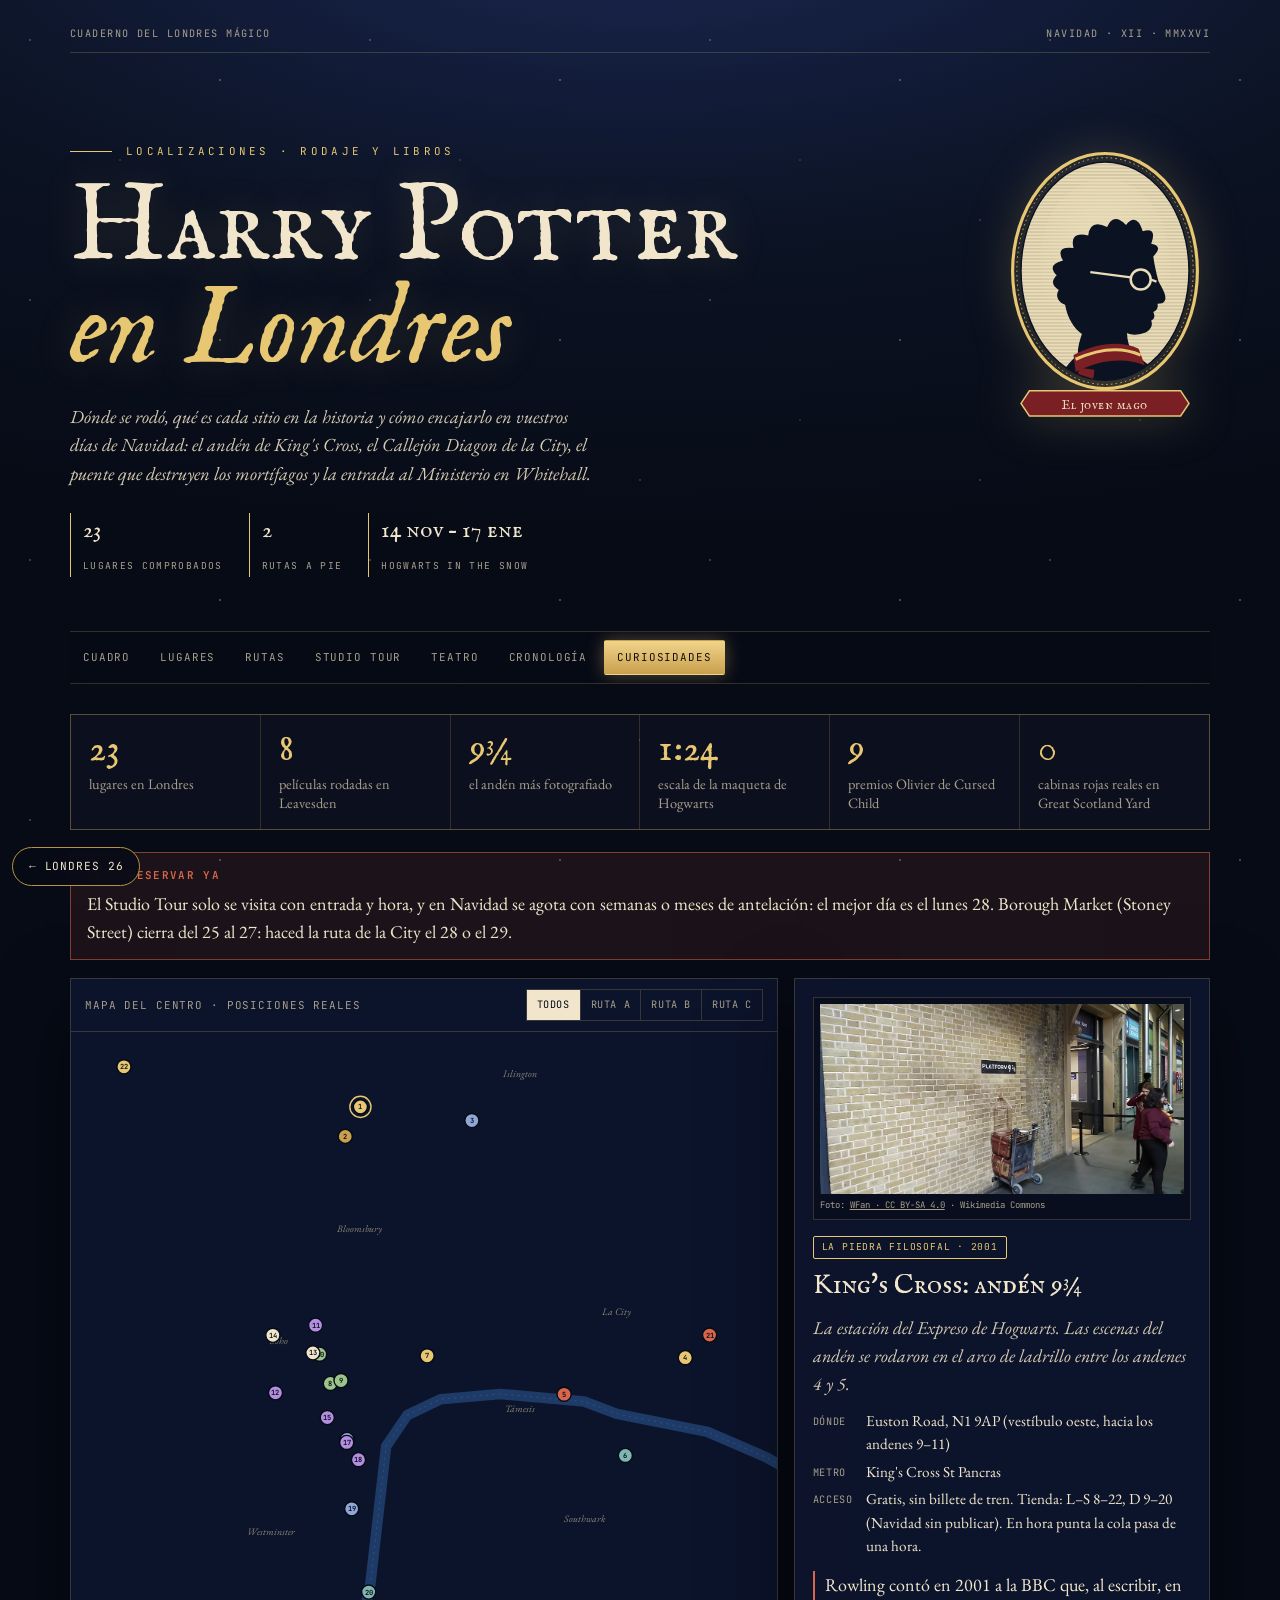
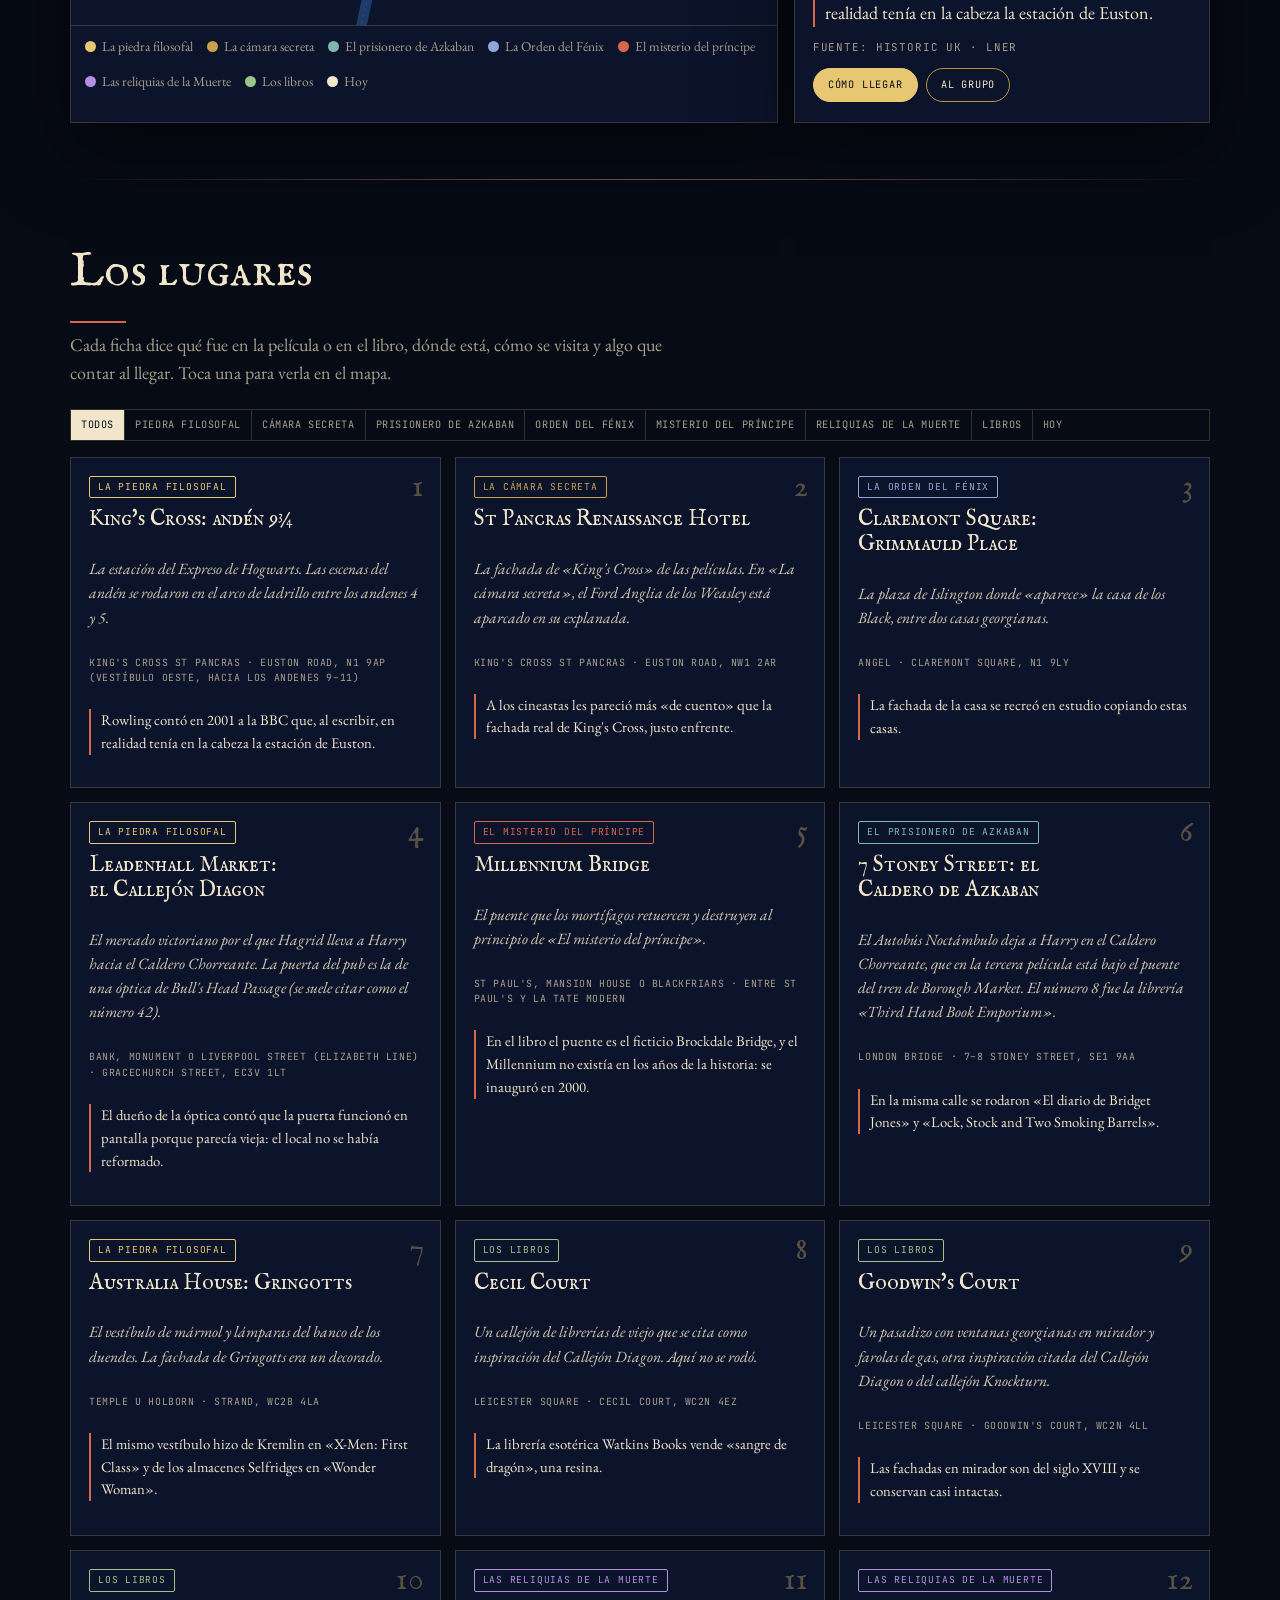
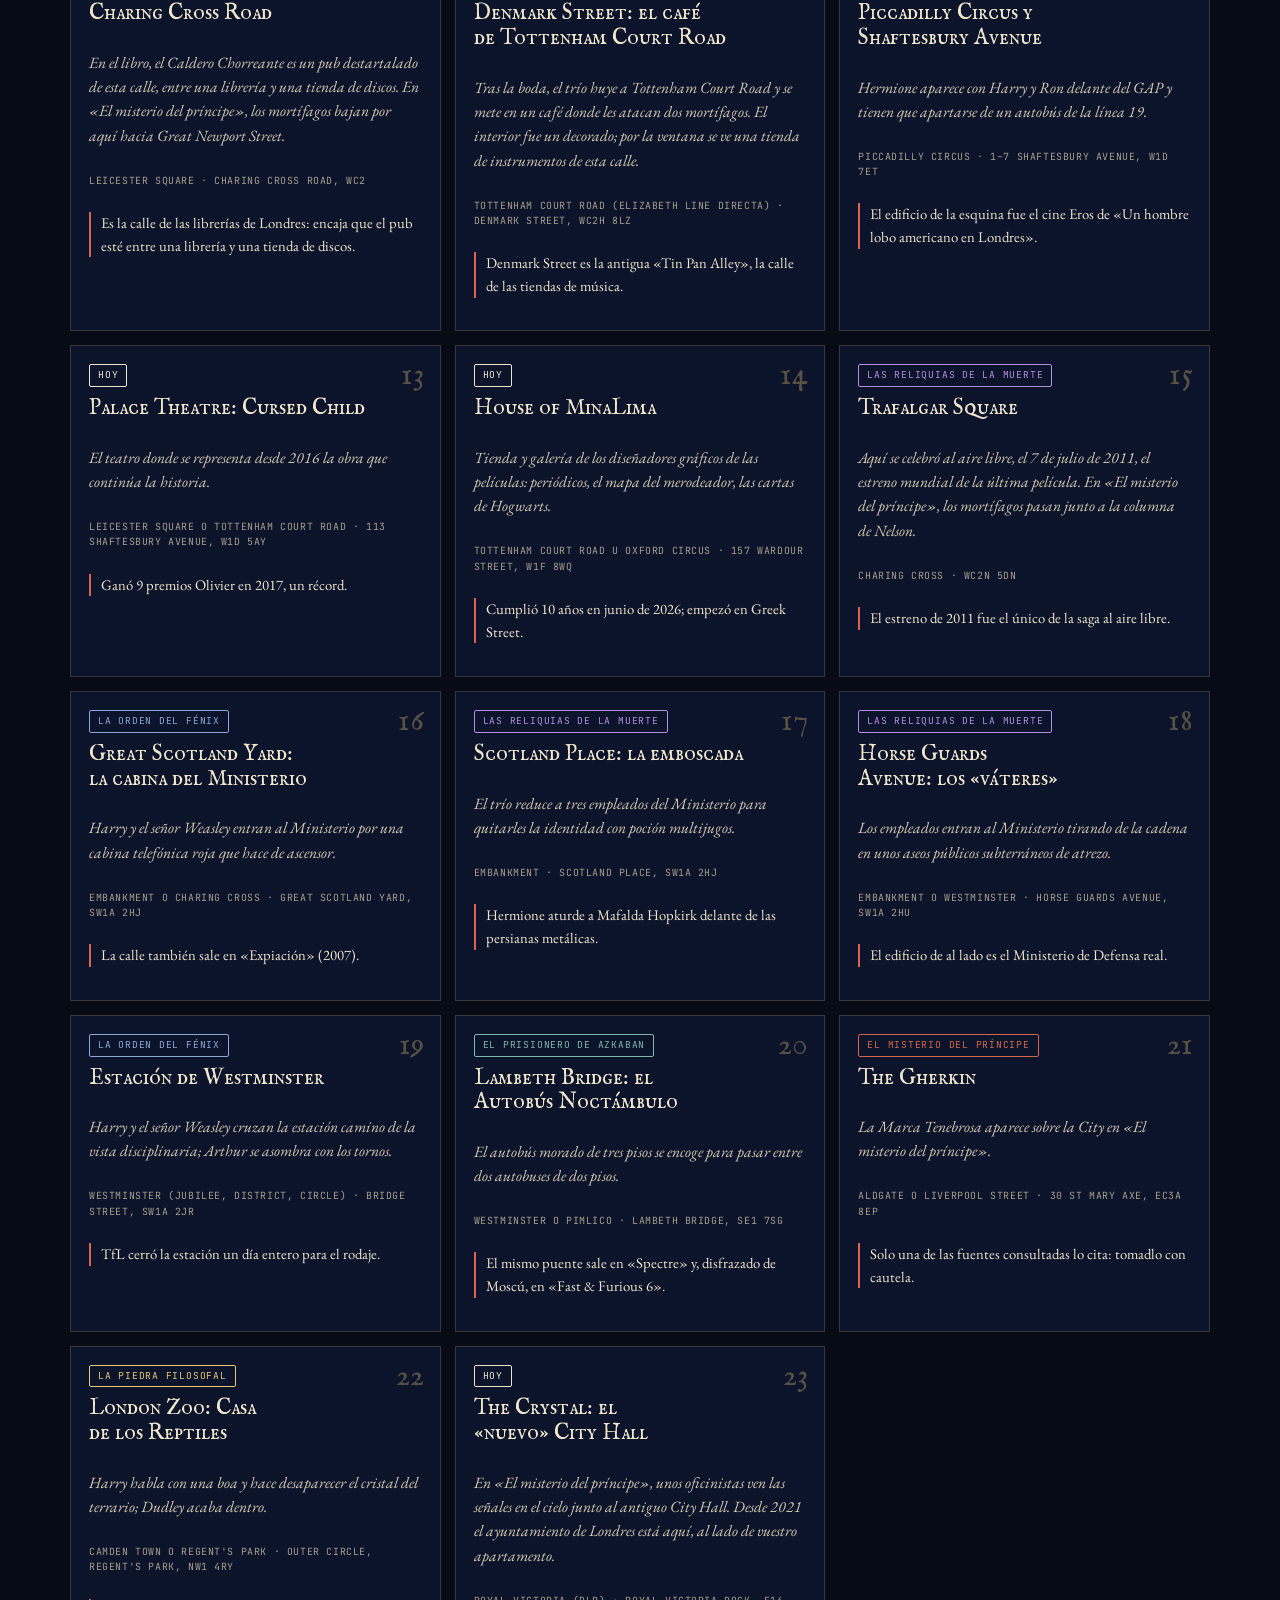
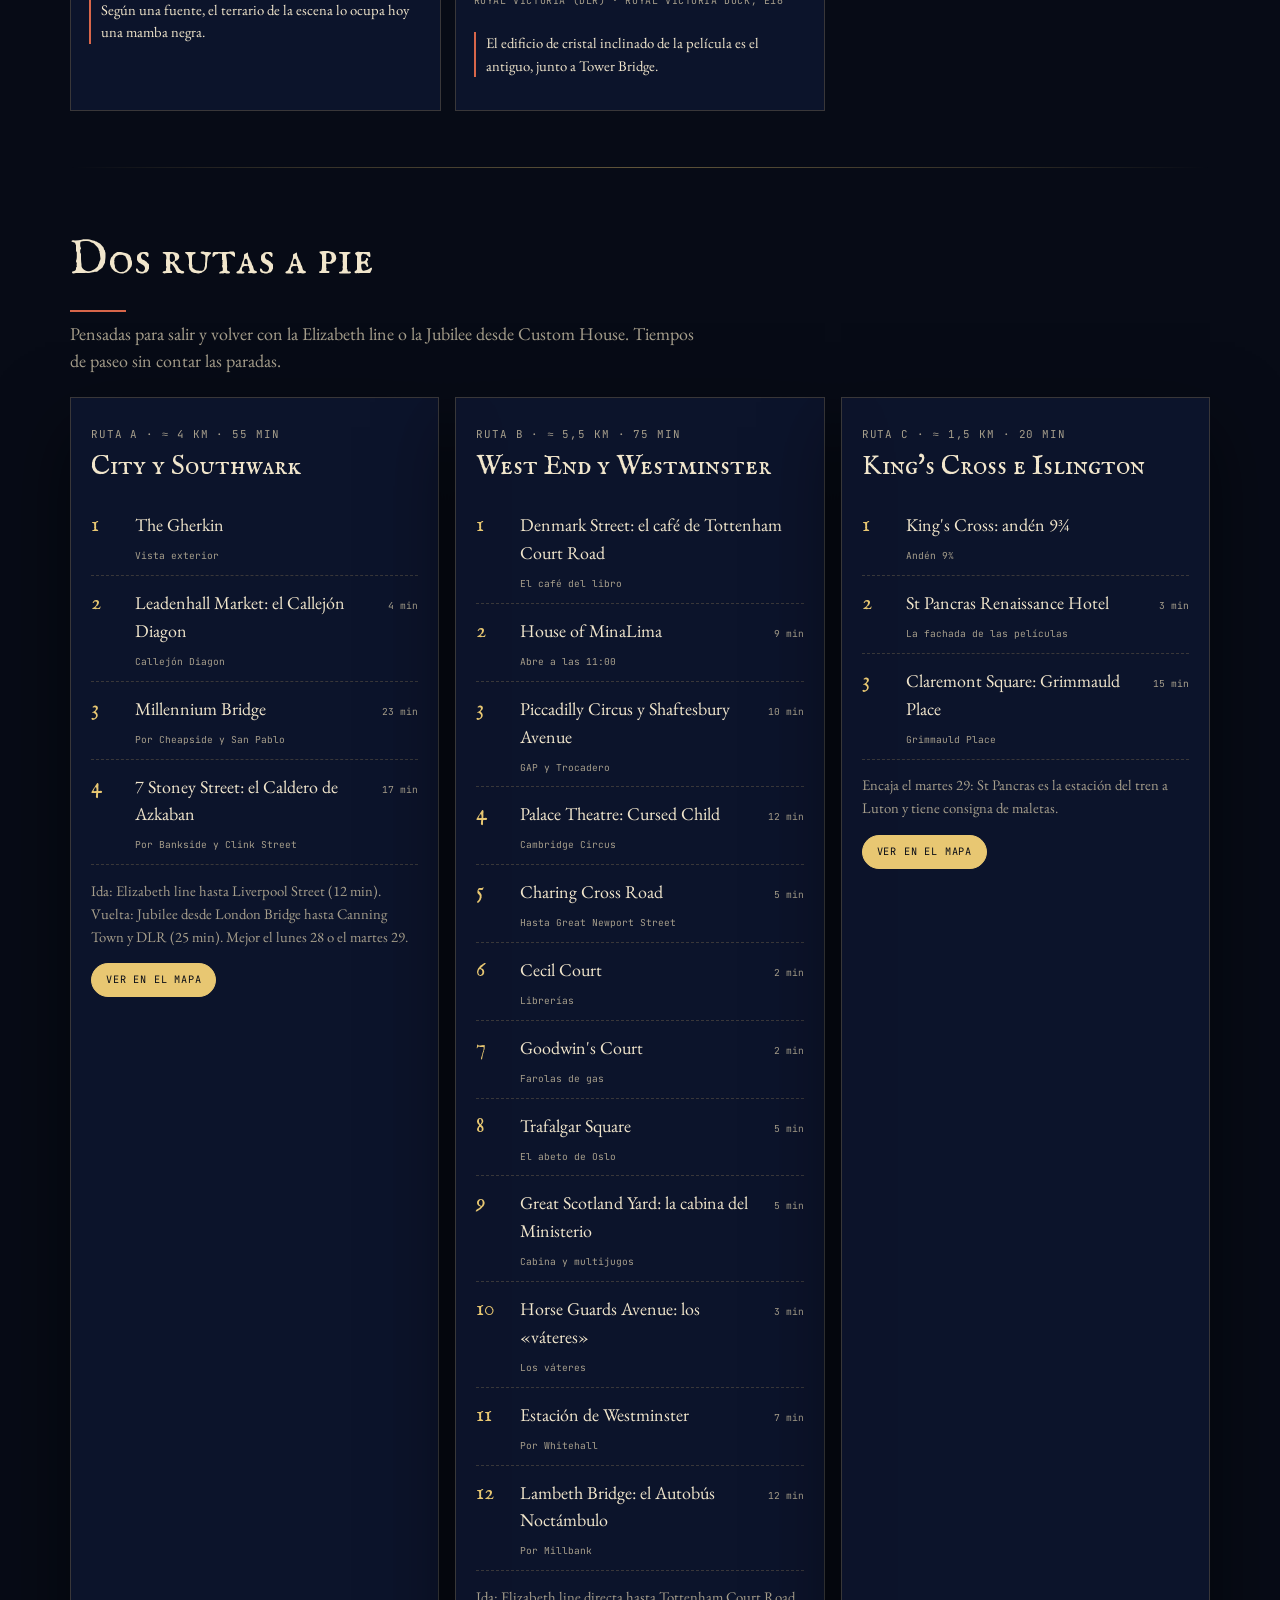
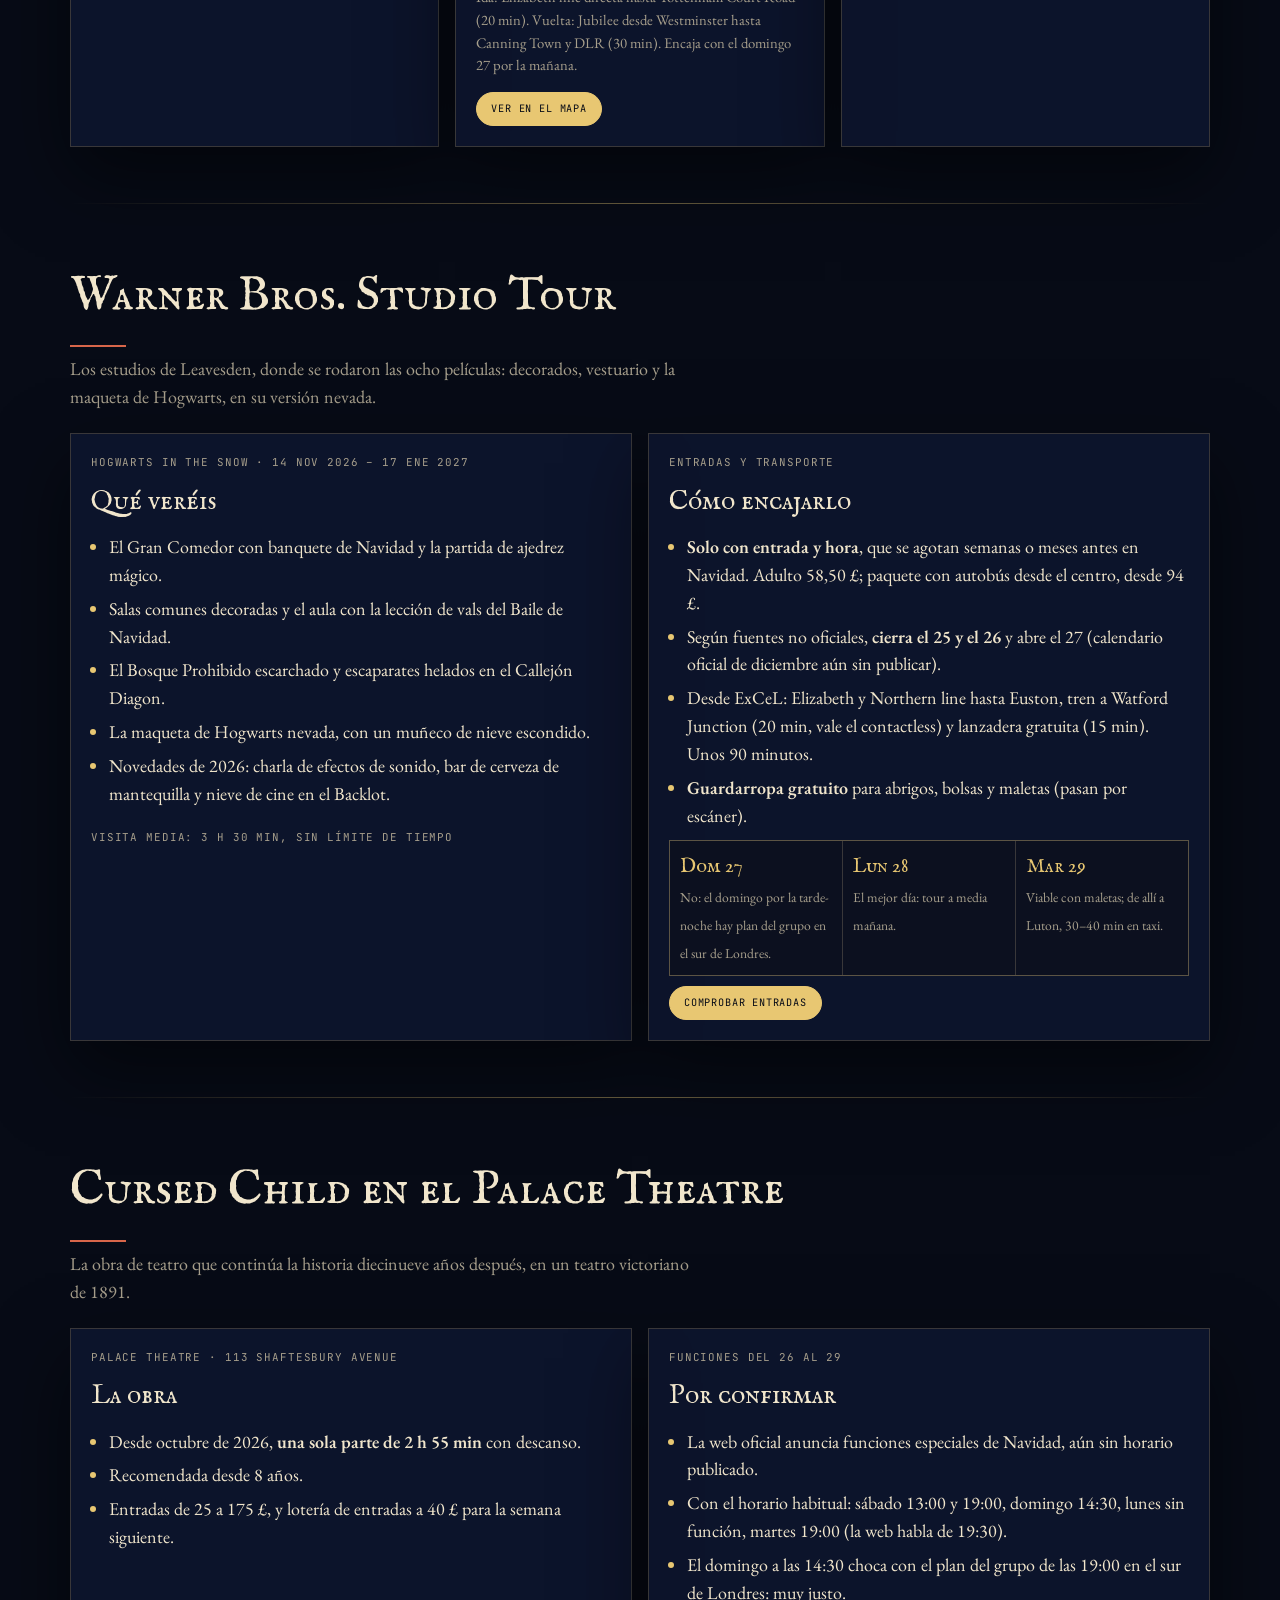
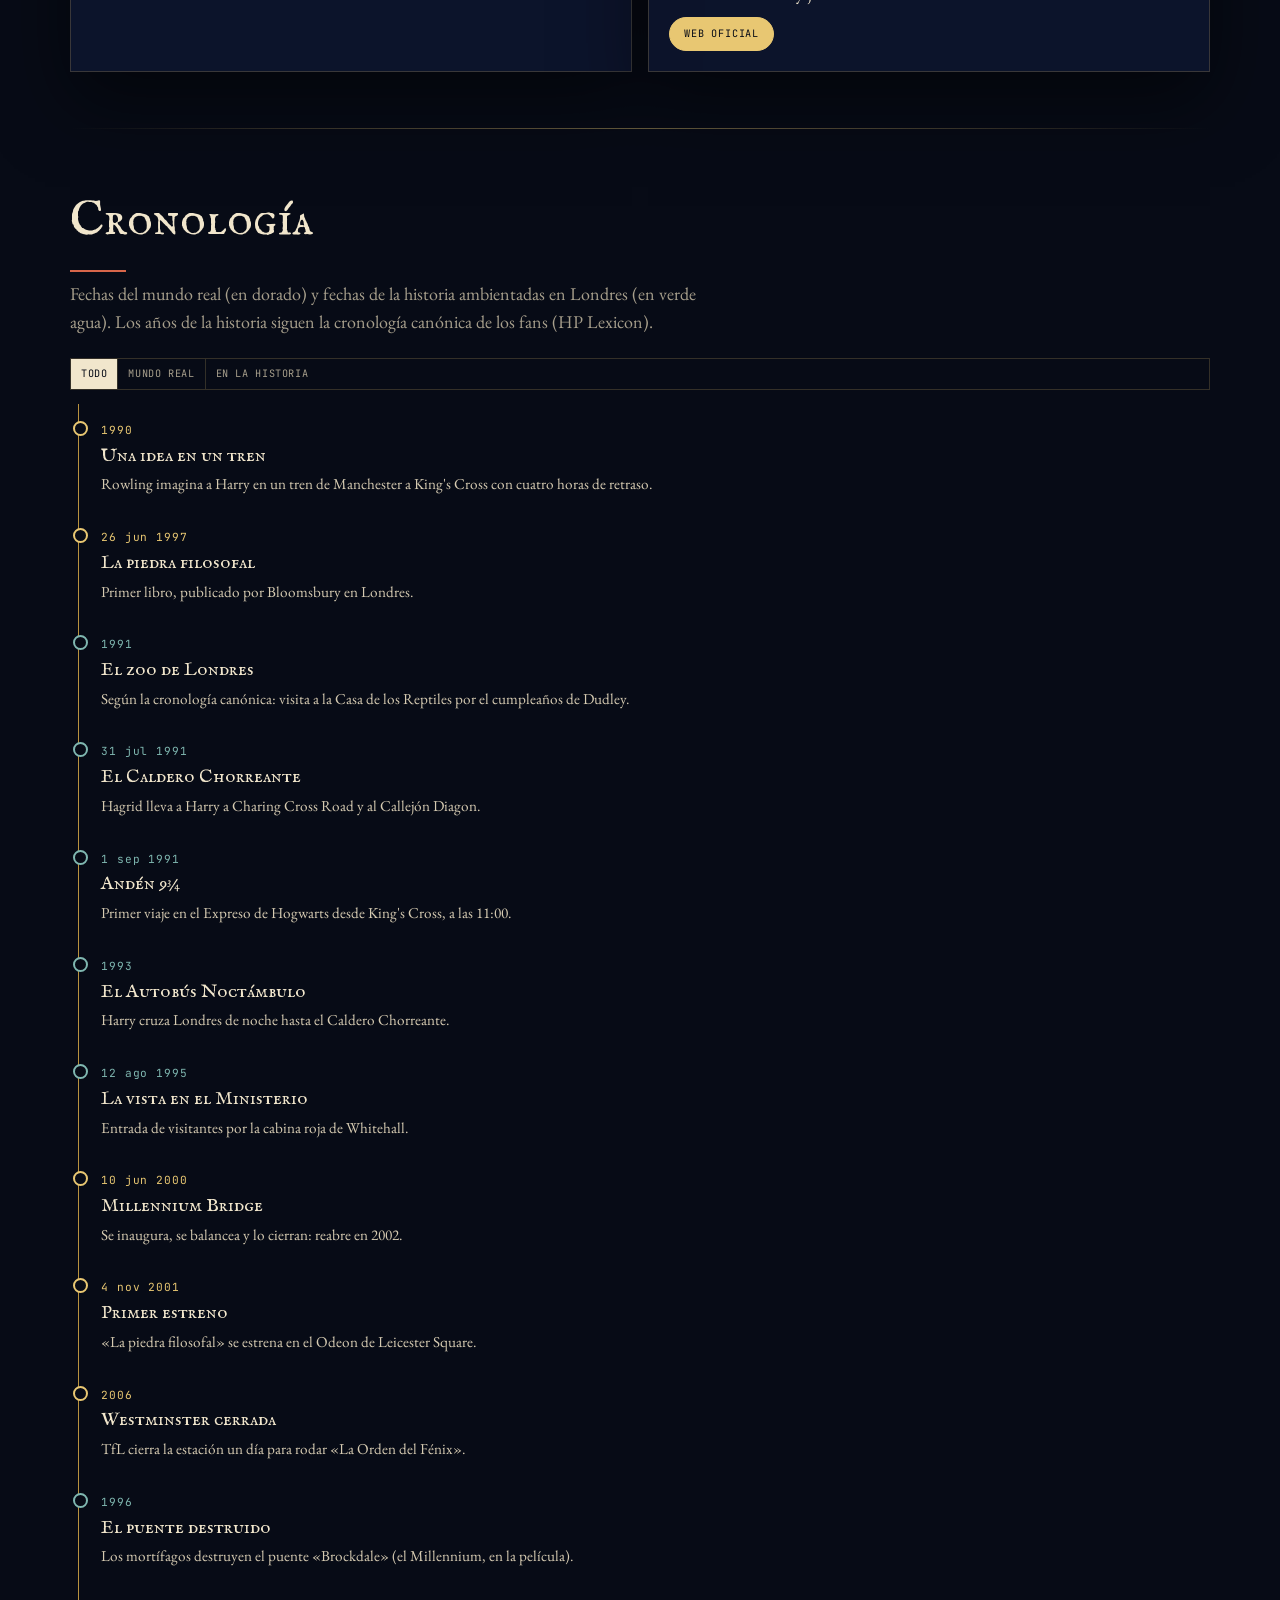
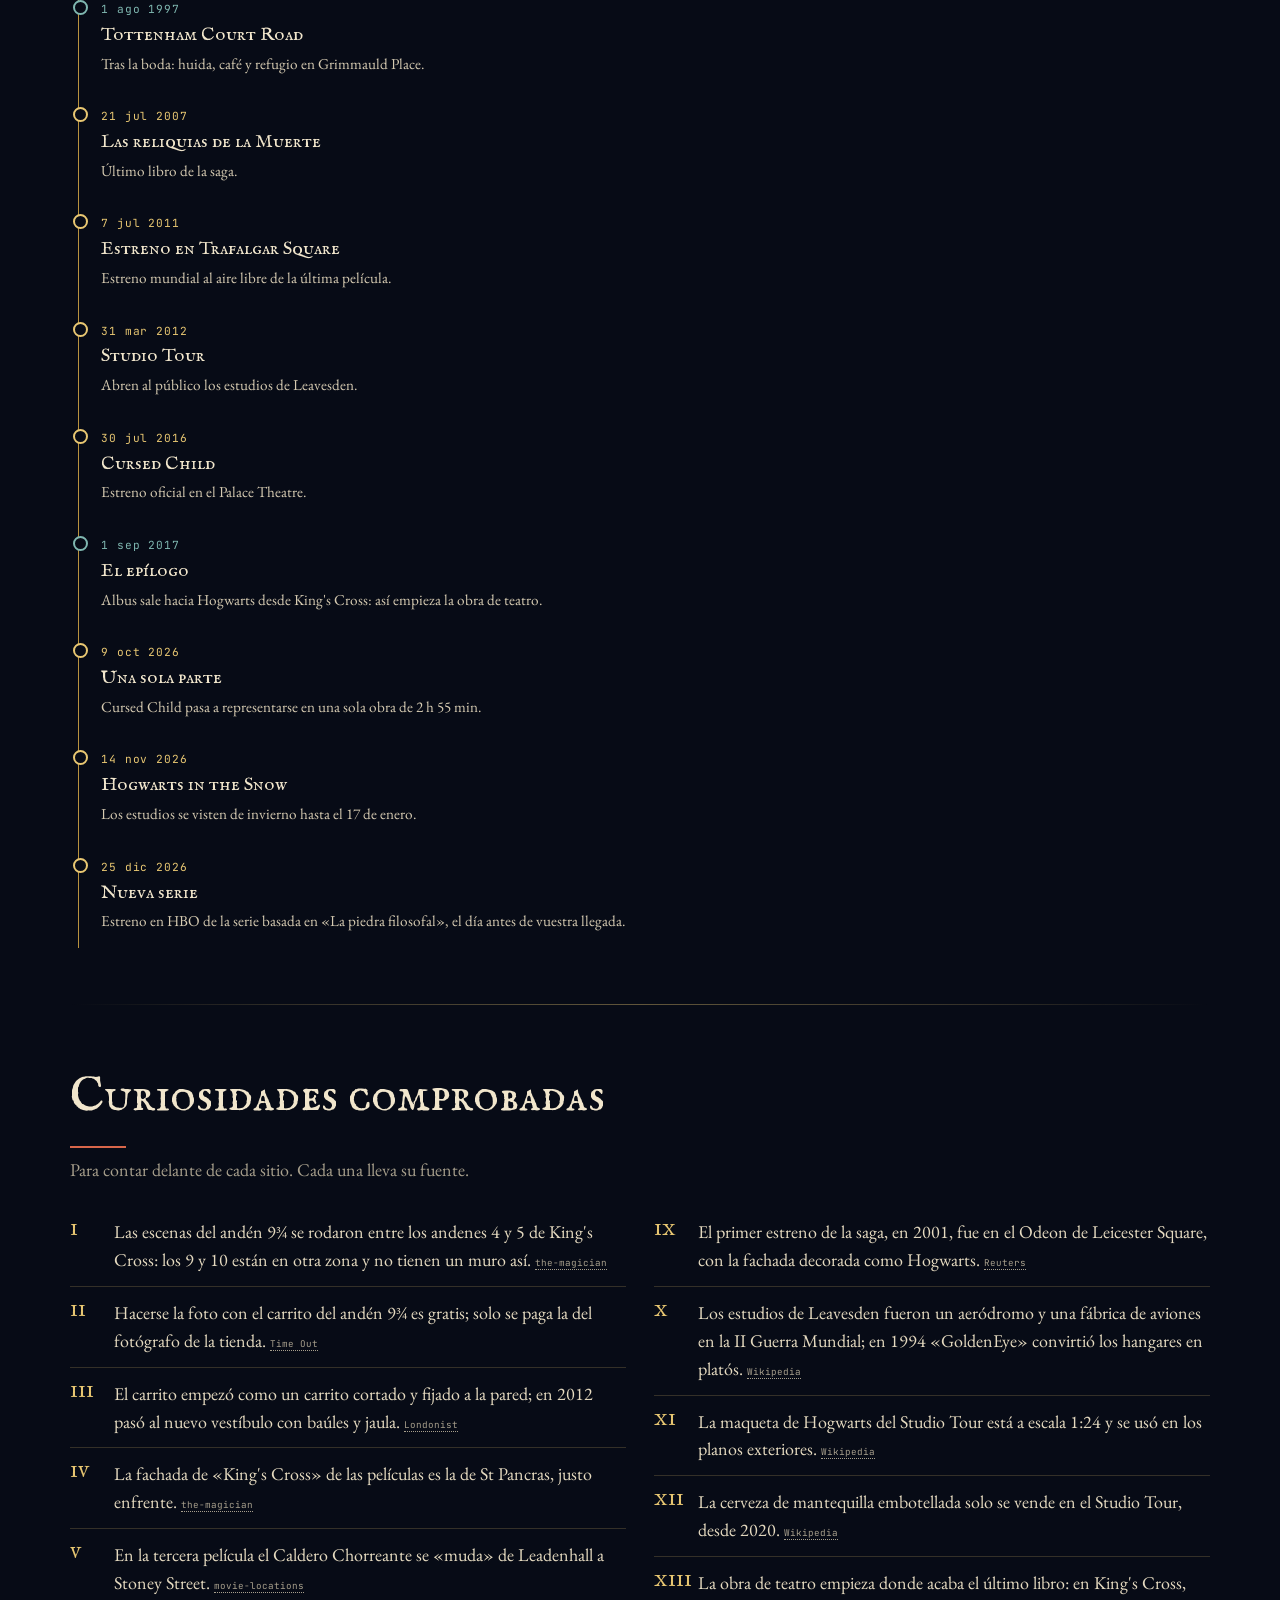
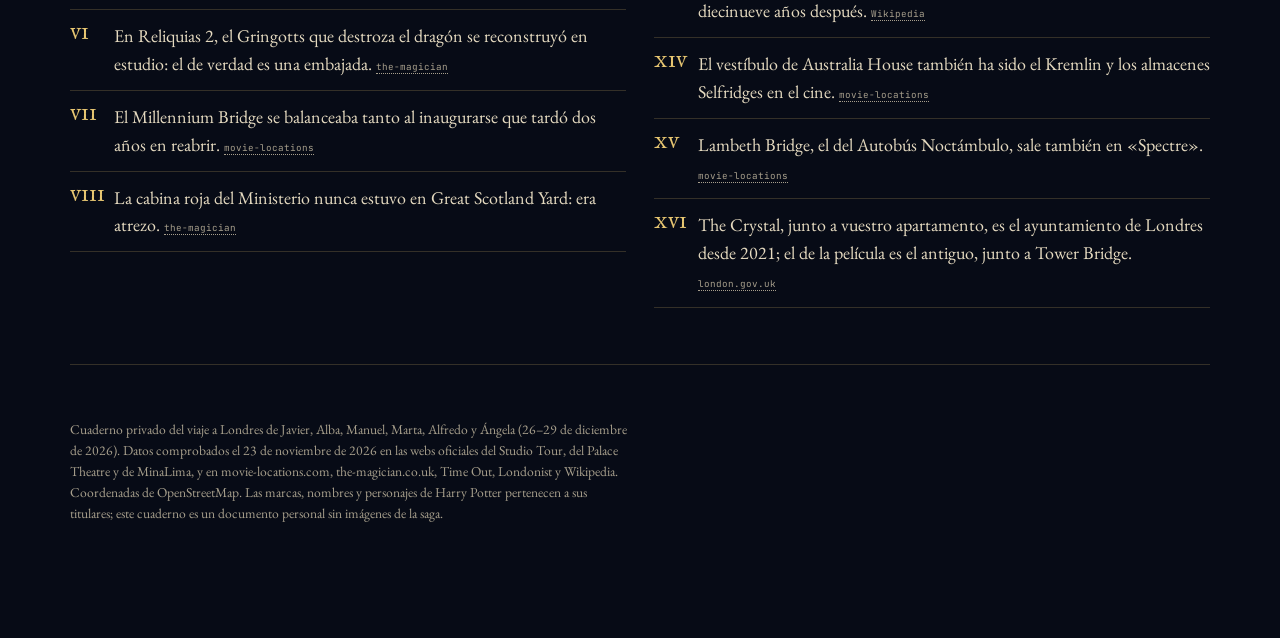
==== commit ec7d4992: "Add files via upload" ====
--- a/magia.html
+++ b/magia.html
@@ -382,11 +382,11 @@
 document.getElementById("studioBox").innerHTML=
  '<div class="panel info"><span class="mono">Hogwarts in the Snow · 14 nov 2026 – 17 ene 2027</span><h3>Qué veréis</h3><ul><li>El Gran Comedor con banquete de Navidad y la partida de ajedrez mágico.</li><li>Salas comunes decoradas y el aula con la lección de vals del Baile de Navidad.</li><li>El Bosque Prohibido escarchado y escaparates helados en el Callejón Diagon.</li><li>La maqueta de Hogwarts nevada, con un muñeco de nieve escondido.</li><li>Novedades de 2026: charla de efectos de sonido, bar de cerveza de mantequilla y nieve de cine en el Backlot.</li></ul><p class="mono">Visita media: 3 h 30 min, sin límite de tiempo</p></div>'+
  '<div class="panel info"><span class="mono">Entradas y transporte</span><h3>Cómo encajarlo</h3><ul><li><b>Solo con entrada y hora</b>, que se agotan semanas o meses antes en Navidad. Adulto 58,50 £; paquete con autobús desde el centro, desde 94 £.</li><li>Según fuentes no oficiales, <b>cierra el 25 y el 26</b> y abre el 27 (calendario oficial de diciembre aún sin publicar).</li><li>Desde ExCeL: Elizabeth y Northern line hasta Euston, tren a Watford Junction (20 min, vale el contactless) y lanzadera gratuita (15 min). Unos 90 minutos.</li><li><b>Guardarropa gratuito</b> para abrigos, bolsas y maletas (pasan por escáner).</li></ul>'+
- '<div class="days"><div><b>Dom 27</b><span>No: el partido es en el otro extremo de Londres.</span></div><div><b>Lun 28</b><span>El mejor día: tour a media mañana.</span></div><div><b>Mar 29</b><span>Viable con maletas; de allí a Luton, 30–40 min en taxi.</span></div></div>'+
+ '<div class="days"><div><b>Dom 27</b><span>No: el domingo por la tarde-noche hay plan del grupo en el sur de Londres.</span></div><div><b>Lun 28</b><span>El mejor día: tour a media mañana.</span></div><div><b>Mar 29</b><span>Viable con maletas; de allí a Luton, 30–40 min en taxi.</span></div></div>'+
  '<div class="btns"><a class="btn pri" href="https://www.wbstudiotour.co.uk/tickets" target="_blank" rel="noopener">Comprobar entradas</a></div></div>';
 document.getElementById("theatreBox").innerHTML=
  '<div class="panel info"><span class="mono">Palace Theatre · 113 Shaftesbury Avenue</span><h3>La obra</h3><ul><li>Desde octubre de 2026, <b>una sola parte de 2 h 55 min</b> con descanso.</li><li>Recomendada desde 8 años.</li><li>Entradas de 25 a 175 £, y lotería de entradas a 40 £ para la semana siguiente.</li></ul></div>'+
- '<div class="panel info"><span class="mono">Funciones del 26 al 29</span><h3>Por confirmar</h3><ul><li>La web oficial anuncia funciones especiales de Navidad, aún sin horario publicado.</li><li>Con el horario habitual: sábado 13:00 y 19:00, domingo 14:30, lunes sin función, martes 19:00 (la web habla de 19:30).</li><li>El domingo a las 14:30 choca con el fútbol de las 19:00 en Selhurst Park: muy justo.</li></ul><div class="btns"><a class="btn pri" href="https://uk.harrypottertheplay.com/" target="_blank" rel="noopener">Web oficial</a></div></div>';
+ '<div class="panel info"><span class="mono">Funciones del 26 al 29</span><h3>Por confirmar</h3><ul><li>La web oficial anuncia funciones especiales de Navidad, aún sin horario publicado.</li><li>Con el horario habitual: sábado 13:00 y 19:00, domingo 14:30, lunes sin función, martes 19:00 (la web habla de 19:30).</li><li>El domingo a las 14:30 choca con el plan del grupo de las 19:00 en el sur de Londres: muy justo.</li></ul><div class="btns"><a class="btn pri" href="https://uk.harrypottertheplay.com/" target="_blank" rel="noopener">Web oficial</a></div></div>';
 let tlMode="all";
 function drawTL(){
   seg("tlFilter",[["all","Todo"],["real","Mundo real"],["story","En la historia"]],tlMode,v=>{tlMode=v; drawTL();});
